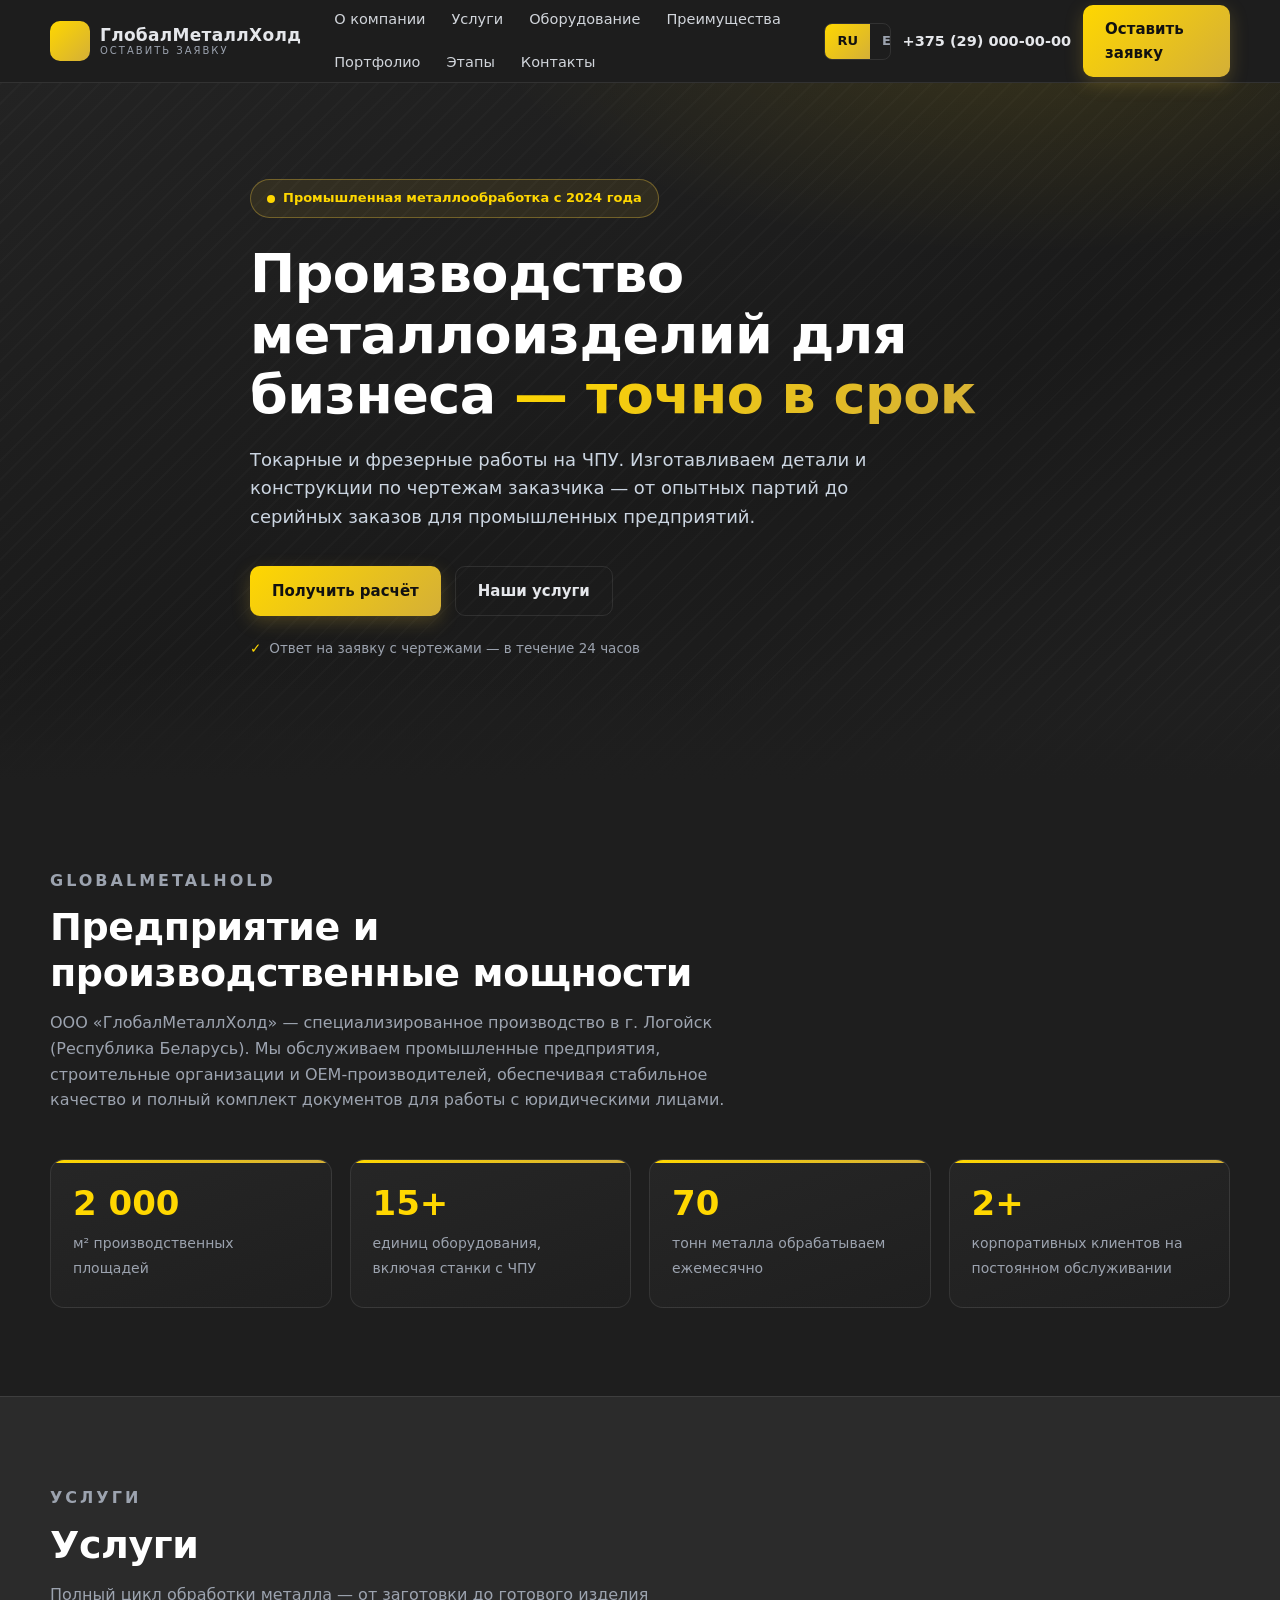
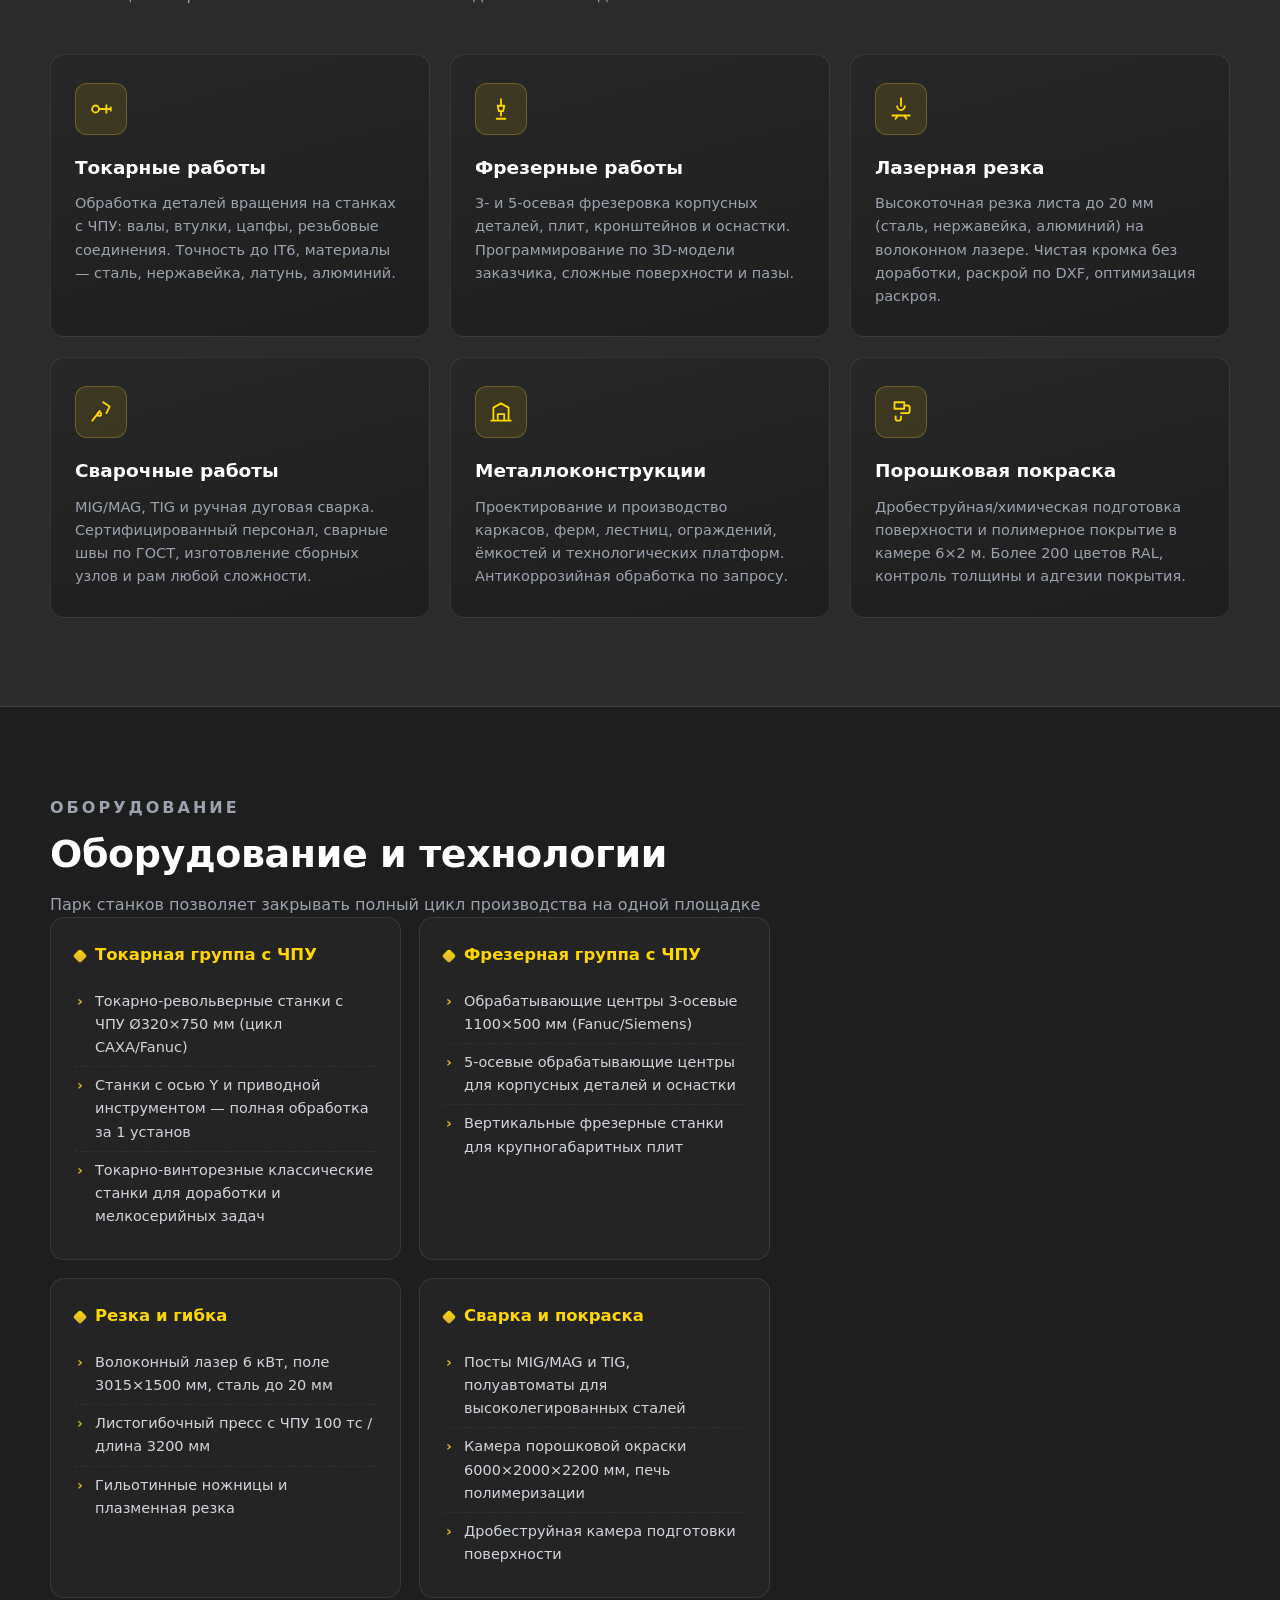
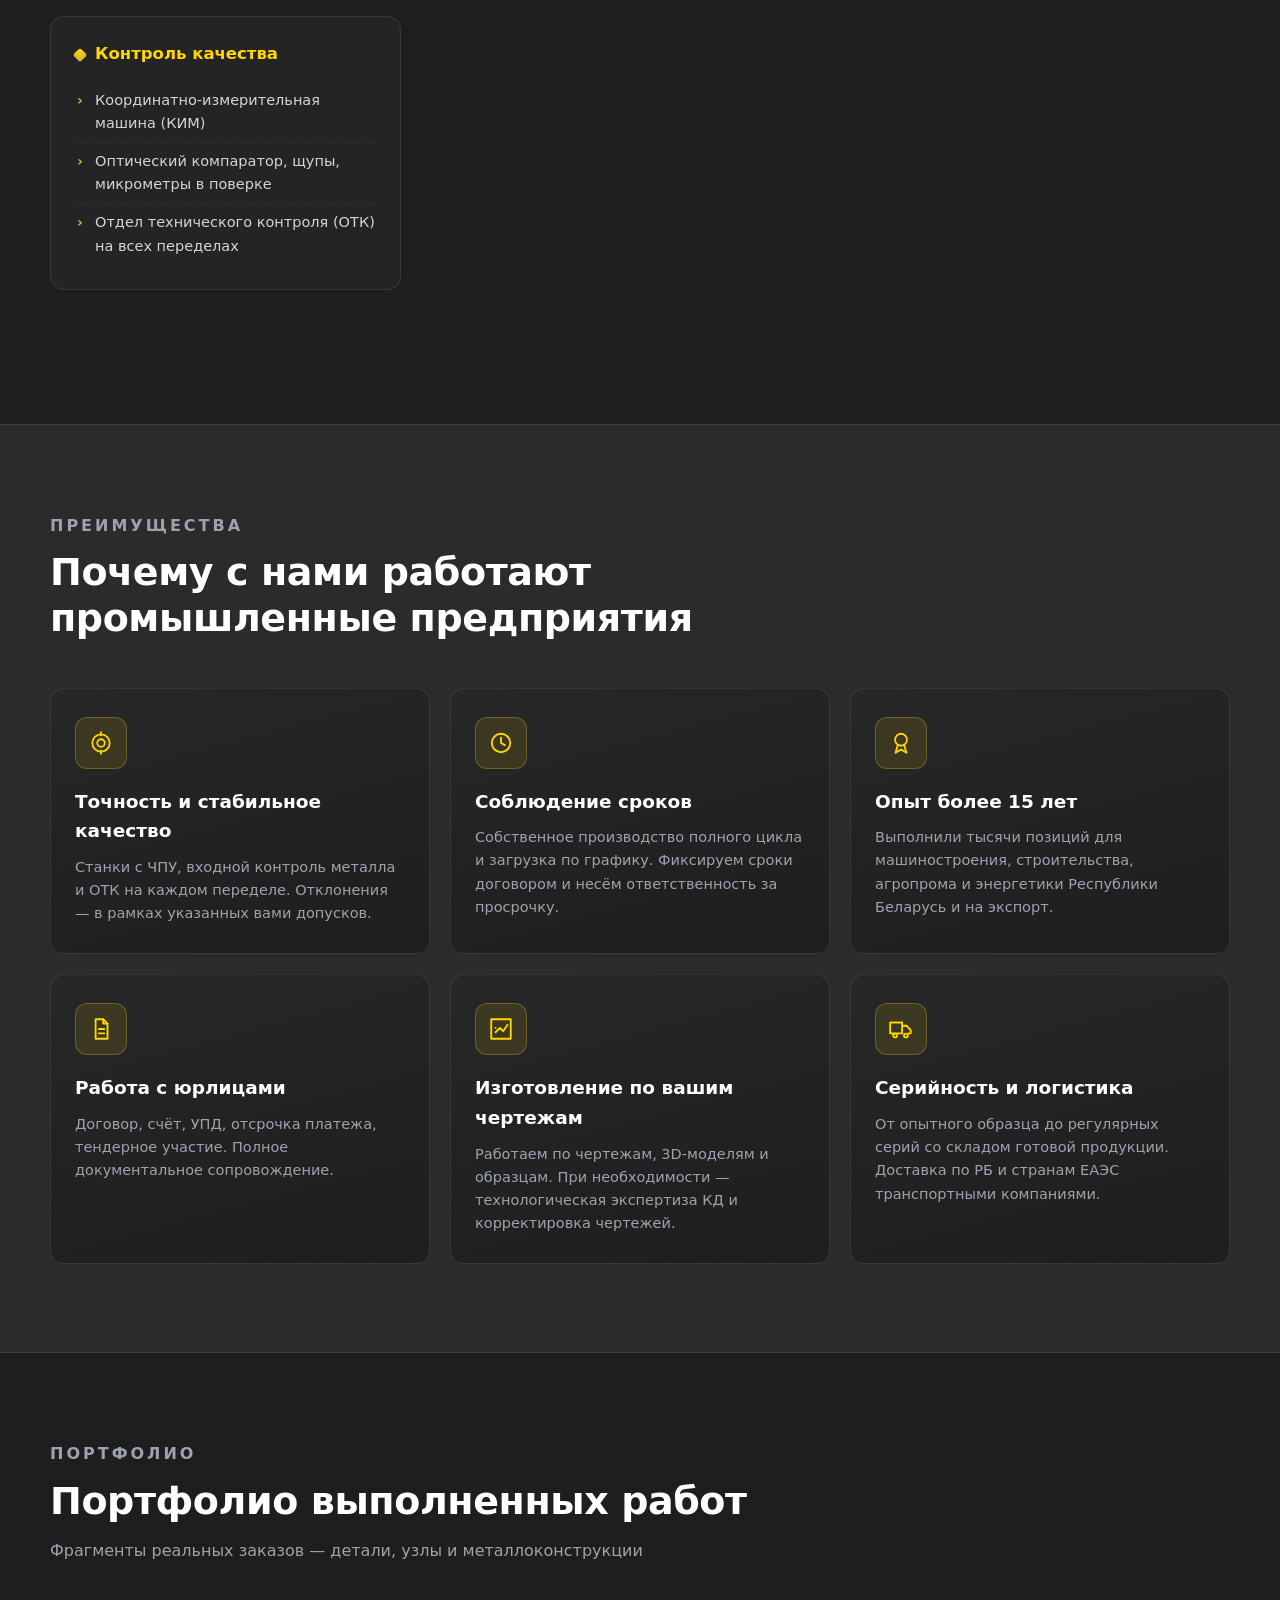
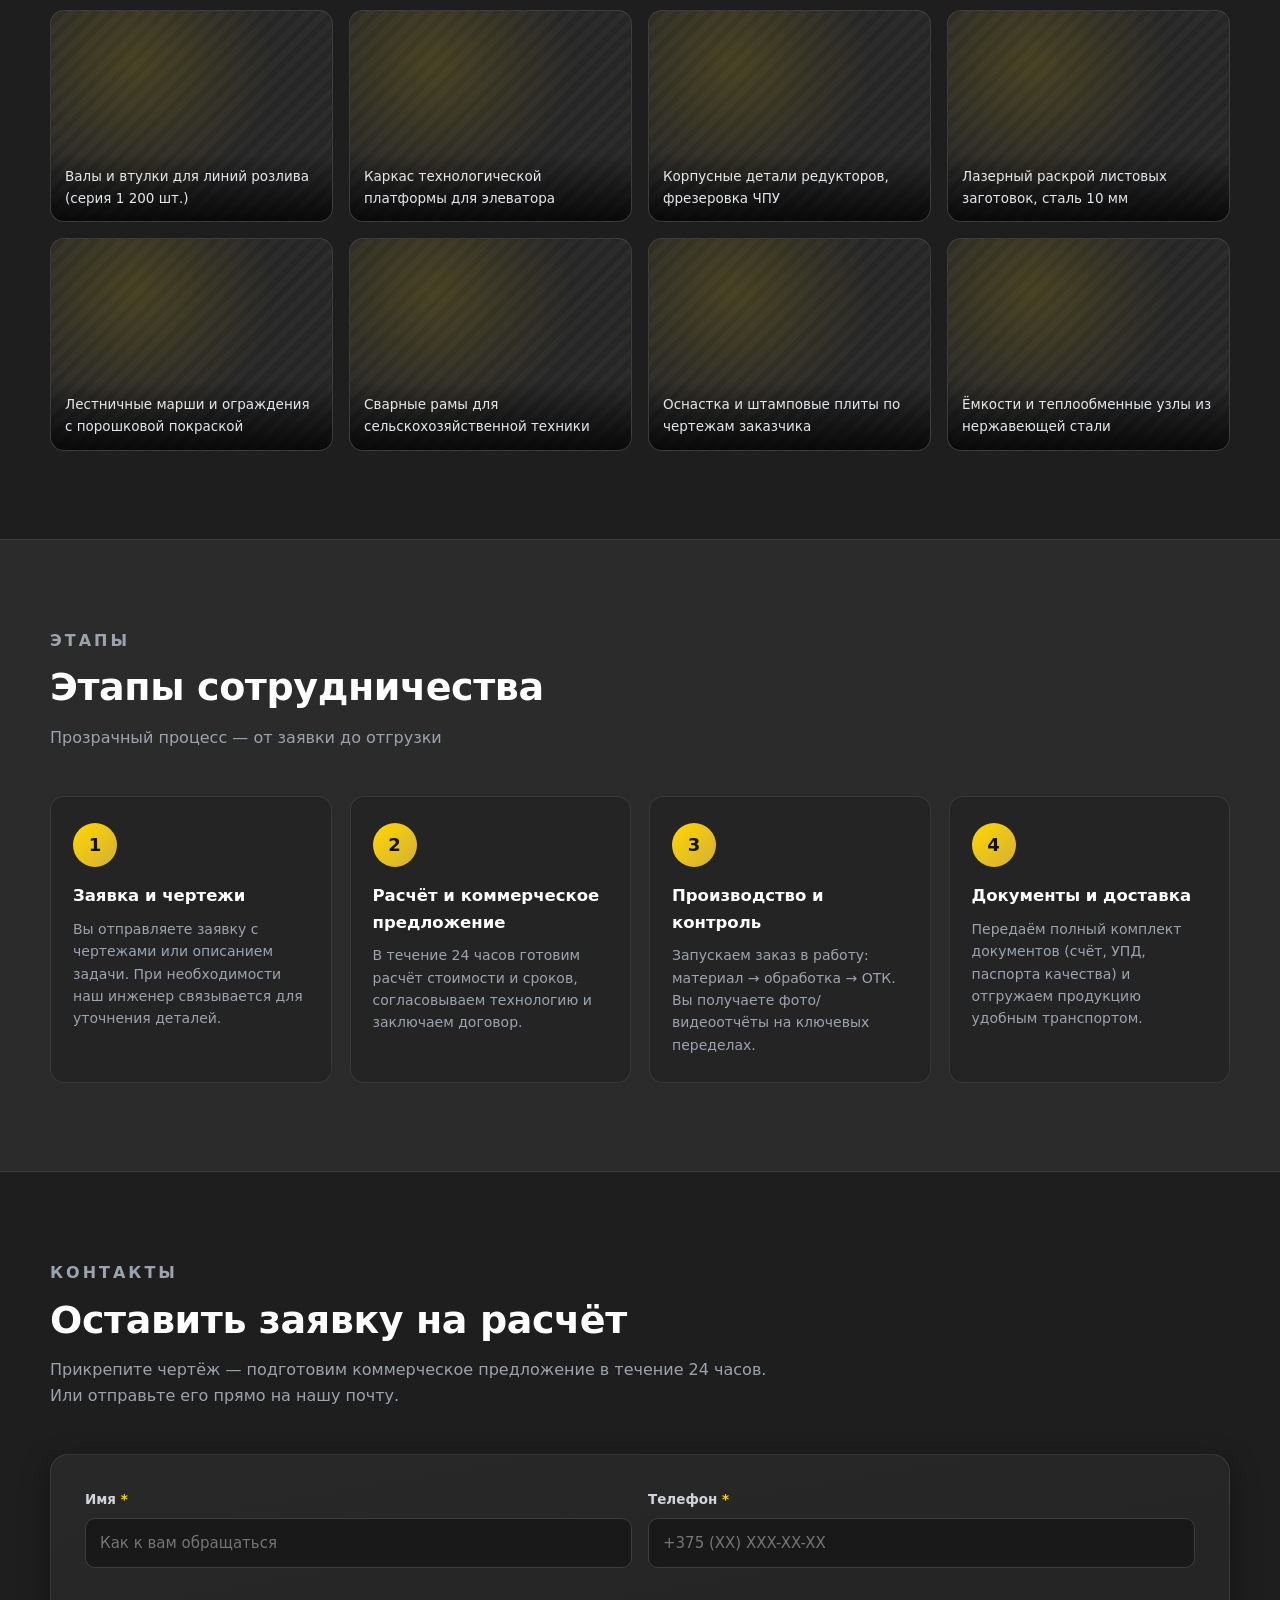
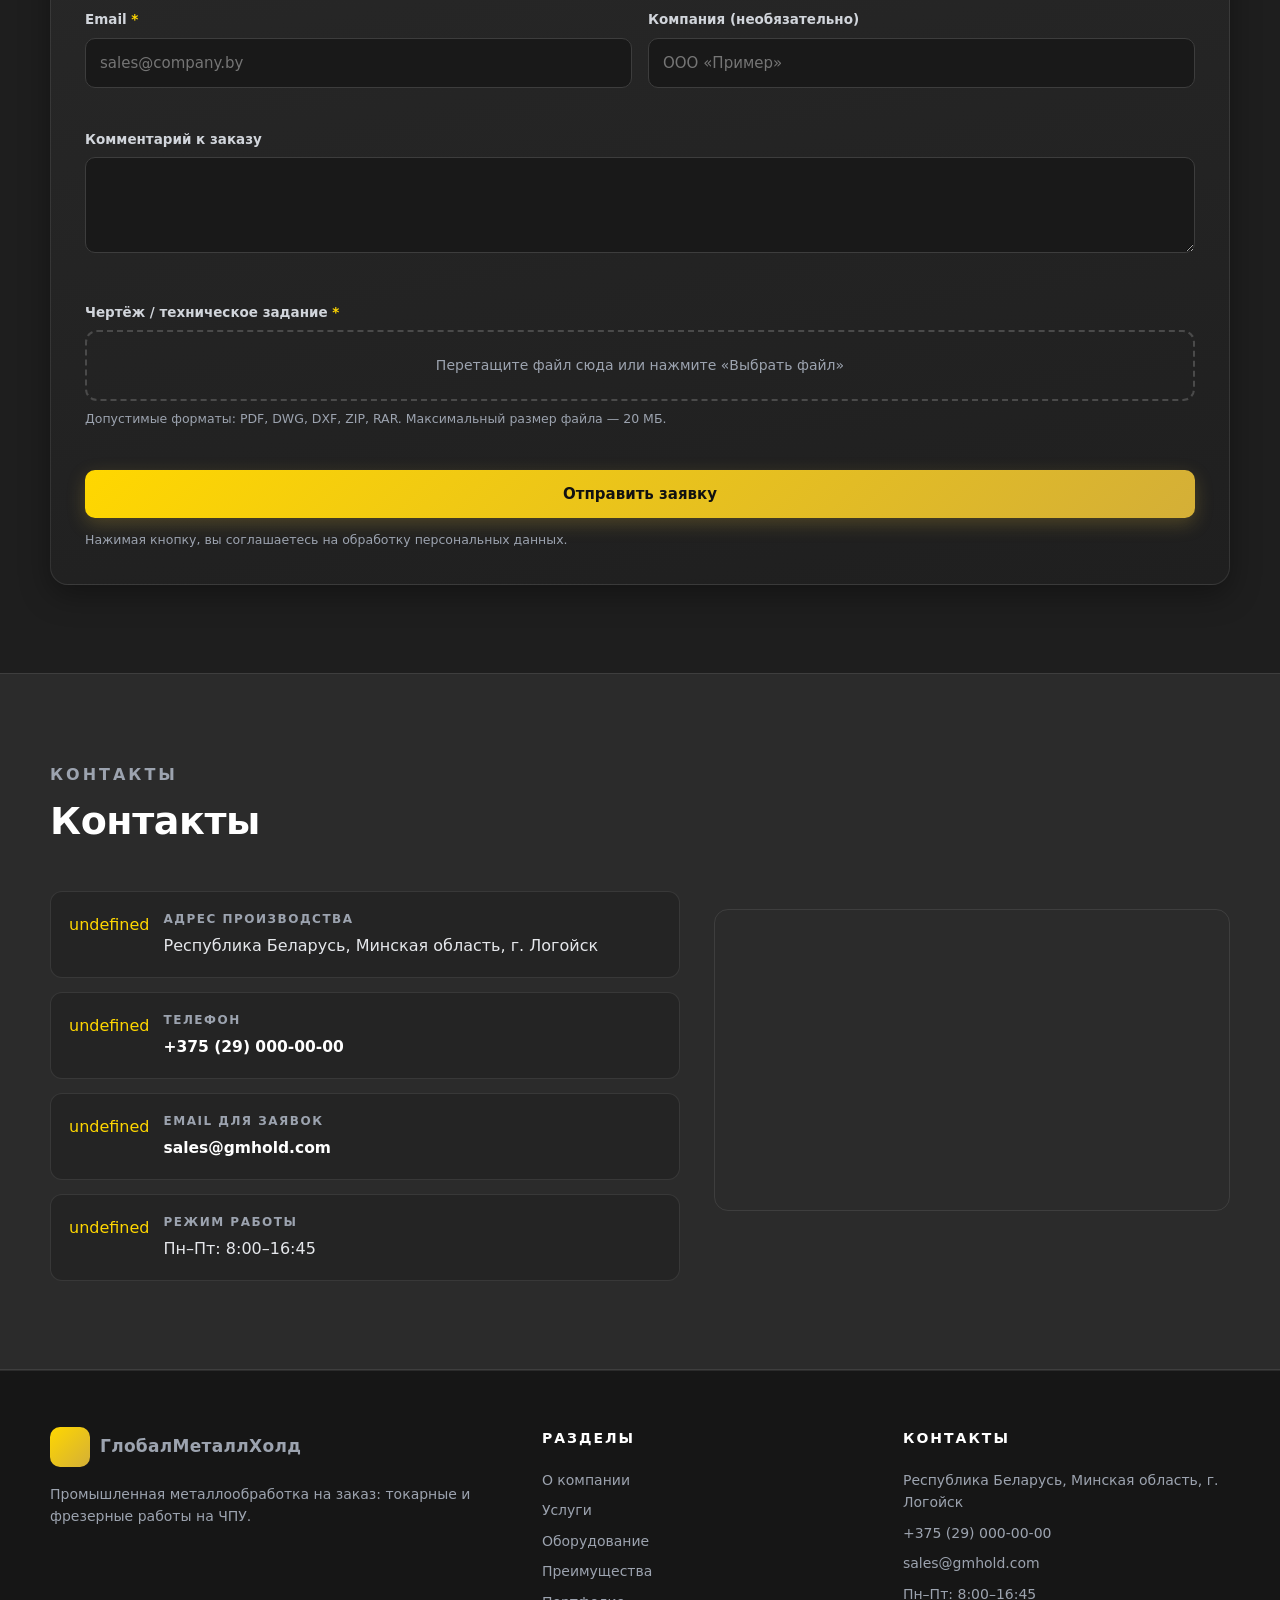
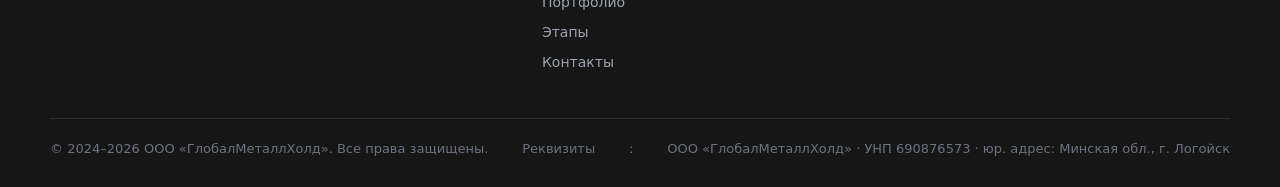
==== index.html @ 79fcbffa "first commit" ====
<!DOCTYPE html>
<html lang="ru">
<head>
  <meta charset="UTF-8">
  <meta name="viewport" content="width=device-width, initial-scale=1.0">
  <title>ГлобалМеталлХолд — металлообработка на заказ в Логойске | Токарные, фрезерные работы, лазерная резка</title>
  <meta name="description" content="ООО «ГлобалМеталлХолд» — промышленная металлообработка для бизнеса: токарные и фрезерные работы. Работаем с юрлицами по всей РБ и на экспорт. г. Логойск.">
  <meta name="keywords" content="металлообработка, токарные работы ЧПУ, Логойск, Беларусь, B2B">
  <link rel="canonical" href="https://gmhold.com/"> <!-- TODO: реальный домен -->
  <link rel="alternate" hreflang="ru" href="https://gmhold.com/">
  <link rel="alternate" hreflang="en" href="https://gmhold.com/">
  <link rel="alternate" hreflang="x-default" href="https://gmhold.com/">
  <meta property="og:type" content="website">
  <meta property="og:site_name" content="ГлобалМеталлХолд">
  <meta property="og:title" content="ГлобалМеталлХолд — промышленная металлообработка на заказ">
  <meta property="og:description" content="Токарные и фрезерные работы на ЧПУ. Производство в Логойске, работа по всей РБ и на экспорт.">
  <meta property="og:url" content="https://gmhold.com/">
  <!-- TODO: реальная фотография производства вместо плейсхолдера -->
  <meta property="og:image" content="https://gmhold.com/og-cover.jpg">
  <meta name="twitter:card" content="summary_large_image">
  <meta name="theme-color" content="#1e1e1e">
  <link rel="icon" type="image/svg+xml" href="favicon.svg">
  <link rel="stylesheet" href="style.css">
  <script type="application/ld+json">
  {
    "@context": "https://schema.org",
    "@type": "Organization",
    "name": "ООО «ГлобалМеталлХолд»",
    "alternateName": "GlobalMetalHold LLC",
    "description": "Промышленная металлообработка на заказ: токарные и фрезерные работы на ЧПУ.",
    "url": "https://gmhold.com/",
    "email": "sales@gmhold.com",
    "telephone": "+375-29-000-00-00",
    "foundingDate": "2024",
    "address": {
      "@type": "PostalAddress",
      "addressLocality": "Логойск",
      "addressRegion": "Минская область",
      "addressCountry": "BY"
    },
    "geo": { "@type": "GeoCoordinates", "latitude": 54.2419, "longitude": 27.8466 },
    "knowsAbout": ["токарные работы с ЧПУ", "фрезерные работы", "лазерная резка металла", "сварочные работы", "металлоконструкции", "порошковая покраска"]
  }
  </script>
</head>
<body>
  <a class="skip-link" href="#main" id="skip-link">Перейти к основному содержимому</a>

  <header class="site-header">
    <div class="container header-inner">
      <a class="logo" href="#" aria-label="ГлобалМеталлХолд — на главную">
        <span class="logo-icon" id="logo-icon"></span>
        <span class="logo-text">ГлобалМеталлХолд<small data-i18n="nav.cta">металлообработка</small></span>
      </a>
      <nav class="main-nav" id="nav" aria-label="Основная навигация">
        <a href="#about" data-i18n="nav.about">О компании</a>
        <a href="#services" data-i18n="nav.services">Услуги</a>
        <a href="#equipment" data-i18n="nav.equipment">Оборудование</a>
        <a href="#advantages" data-i18n="nav.advantages">Преимущества</a>
        <a href="#portfolio" data-i18n="nav.portfolio">Портфолио</a>
        <a href="#process" data-i18n="nav.process">Этапы</a>
        <a href="#contacts" data-i18n="nav.contact">Контакты</a>
      </nav>
      <div class="header-actions">
        <div class="lang-switch" role="group" aria-label="Switch language / Переключить язык">
          <button type="button" data-lang="ru" aria-pressed="true">RU</button>
          <button type="button" data-lang="en" aria-pressed="false">EN</button>
        </div>
        <a class="header-phone" href="tel:+375290000000" data-i18n="nav.phone">+375 (29) 000-00-00</a>
        <a class="btn btn-gold" href="#lead-form" data-i18n="nav.cta">Оставить заявку</a>
      </div>
      <button class="burger" id="burger" type="button" aria-expanded="false" aria-controls="nav" aria-label="Меню">
        <span></span><span></span><span></span>
      </button>
    </div>
  </header>

  <main id="main">
    <section class="hero" id="hero" aria-label="Главный экран"></section>
    <section class="section" id="about" aria-labelledby="about"></section>
    <section class="section section-alt" id="services" aria-label="Услуги"></section>
    <section class="section" id="equipment" aria-label="Оборудование"></section>
    <section class="section section-alt" id="advantages" aria-label="Преимущества"></section>
    <section class="section" id="portfolio" aria-label="Портфолио"></section>
    <section class="section section-alt" id="process" aria-label="Этапы сотрудничества"></section>
    <section class="section" id="lead-form" aria-label="Форма заявки"></section>
    <section class="section section-alt" id="contacts" aria-label="Контакты"></section>
  </main>

  <footer class="site-footer">
    <div class="container">
      <div class="footer-grid">
        <div>
          <a class="logo" href="#" style="margin-bottom:16px">
            <span class="logo-icon" id="logo-icon-f"></span>
            <span class="logo-text">ГлобалМеталлХолд</span>
          </a>
          <p id="footer-about"></p>
        </div>
        <div>
          <h4 data-i18n="footer.sectionsTitle">Разделы</h4>
          <ul id="footer-nav"></ul>
        </div>
        <div>
          <h4 data-i18n="footer.contactsTitle">Контакты</h4>
          <ul>
            <li data-i18n="contacts.address">Республика Беларусь, Минская область, г. Логойск</li>
            <li><a href="tel:+375290000000" data-i18n="nav.phone">+375 (29) 000-00-00</a></li>
            <li><a href="mailto:sales@gmhold.com">sales@gmhold.com</a></li>
            <li data-i18n="contacts.hours">Пн–Пт: 8:00–16:45</li>
          </ul>
        </div>
      </div>
      <div class="footer-bottom">
        <span id="footer-rights"></span>
        <span data-i18n="footer.requisitesTitle">Реквизиты</span>: <span id="footer-requisites"></span>
      </div>
    </div>
  </footer>

  <script src="i18n.js"></script>
  <script src="app.js"></script>
</body>
</html>
---- style.css ----
/* ГлобалМеталлХолд — индустриальный стиль: графит + жёлто-золотой акцент */
:root {
  --graphite: #1e1e1e;
  --graphite-2: #2b2b2b;
  --graphite-3: #3a3a3a;
  --gold: #ffd700;
  --gold-deep: #d4af37;
  --white: #ffffff;
  --gray: #9ca3af;
  --line: rgba(255, 255, 255, 0.09);
  --grad-gold: linear-gradient(135deg, var(--gold) 0%, var(--gold-deep) 100%);
  --shadow: 0 10px 30px rgba(0, 0, 0, 0.35);
  --radius: 14px;
}

* { box-sizing: border-box; margin: 0; padding: 0; }
html { scroll-behavior: smooth; scroll-padding-top: 84px; }
body {
  font-family: "Segoe UI", system-ui, -apple-system, Roboto, Arial, sans-serif;
  background: var(--graphite);
  color: #e5e7eb;
  line-height: 1.6;
  -webkit-font-smoothing: antialiased;
}
img, svg { display: block; max-width: 100%; }
a { color: inherit; text-decoration: none; }
ul { list-style: none; }
button, input, textarea, select { font: inherit; color: inherit; }

.container { width: min(1180px, 100% - 40px); margin-inline: auto; }
@media (max-width: 480px) { .container { width: calc(100% - 28px); } }

/* Skip link (a11y) */
.skip-link {
  position: absolute; left: -9999px; top: 0; z-index: 100;
  background: var(--gold); color: #000; padding: 10px 18px; border-radius: 0 0 8px 0;
}
.skip-link:focus { left: 0; }

:focus-visible { outline: 2px solid var(--gold); outline-offset: 3px; border-radius: 4px; }

/* ---------- Header ---------- */
.site-header {
  position: sticky; top: 0; z-index: 50;
  background: rgba(30, 30, 30, 0.92);
  backdrop-filter: blur(10px);
  border-bottom: 1px solid var(--line);
}
.header-inner { display: flex; align-items: center; gap: 22px; min-height: 72px; }
.logo { display: flex; align-items: center; gap: 10px; font-weight: 800; letter-spacing: 0.3px; }
.logo-icon {
  width: 40px; height: 40px; border-radius: 10px; display: grid; place-items: center;
  background: var(--grad-gold); color: #111; flex-shrink: 0;
}
.logo-text { font-size: 17px; line-height: 1.15; white-space: nowrap; }
.logo-text small { display: block; font-size: 10px; font-weight: 500; color: var(--gray); letter-spacing: 2px; text-transform: uppercase; }

.main-nav { display: flex; gap: 4px; margin-left: auto; flex-wrap: wrap; }
.main-nav a {
  padding: 8px 11px; border-radius: 8px; font-size: 14.5px; color: #d1d5db;
  transition: color .2s, background .2s;
}
.main-nav a:hover { color: var(--gold); background: rgba(255, 215, 0, 0.08); }

.header-actions { display: flex; align-items: center; gap: 12px; }
.lang-switch { display: flex; border: 1px solid var(--line); border-radius: 8px; overflow: hidden; }
.lang-switch button {
  background: transparent; border: 0; padding: 7px 12px; cursor: pointer;
  font-size: 13px; font-weight: 700; color: var(--gray); transition: all .2s;
}
.lang-switch button[aria-pressed="true"] { background: var(--grad-gold); color: #111; }

.header-phone { font-size: 14.5px; font-weight: 700; color: #e5e7eb; white-space: nowrap; }
.header-phone:hover { color: var(--gold); }

.btn {
  display: inline-flex; align-items: center; justify-content: center; gap: 8px;
  padding: 12px 22px; border-radius: 10px; border: 0; cursor: pointer;
  font-weight: 700; font-size: 15px; transition: transform .15s, box-shadow .2s, filter .2s;
}
.btn-gold { background: var(--grad-gold); color: #111; box-shadow: 0 6px 18px rgba(212, 175, 55, 0.25); }
.btn-gold:hover { transform: translateY(-2px); box-shadow: 0 10px 24px rgba(212, 175, 55, 0.35); }
.btn-ghost { background: transparent; color: #e5e7eb; border: 1px solid var(--line); }
.btn-ghost:hover { border-color: var(--gold); color: var(--gold); }
.btn:disabled { opacity: .6; cursor: wait; transform: none; }

.burger { display: none; background: transparent; border: 1px solid var(--line); border-radius: 8px; width: 44px; height: 44px; cursor: pointer; }
.burger span { display: block; width: 20px; height: 2px; background: var(--gold); margin: 4px auto; border-radius: 2px; }

@media (max-width: 1024px) {
  .main-nav { display: none; position: absolute; top: 100%; left: 0; right: 0; flex-direction: column; background: var(--graphite-2); padding: 12px 20px; border-bottom: 1px solid var(--line); }
  .main-nav.open { display: flex; }
  .burger { display: block; margin-left: auto; order: 5; }
  .header-phone { display: none; }
}
@media (max-width: 560px) {
  .header-actions .btn { display: none; }
  .logo-text { font-size: 15px; }
}

/* ---------- Hero ---------- */
.hero {
  position: relative; overflow: hidden;
  background:
    radial-gradient(900px 400px at 80% -10%, rgba(255, 215, 0, 0.12), transparent 60%),
    repeating-linear-gradient(135deg, rgba(255,255,255,0.02) 0 2px, transparent 2px 14px),
    linear-gradient(160deg, #232323 0%, #1a1a1a 55%, #202020 100%);
  /* TODO: заменить на реальное фото производства:
     background-image: url('images/hero.jpg'); background-size: cover; */
}
.hero::after {
  content: ""; position: absolute; inset: auto 0 0 0; height: 120px;
  background: linear-gradient(transparent, var(--graphite));
}
.hero-inner { position: relative; z-index: 1; padding: 96px 0 120px; max-width: 780px; }
.badge {
  display: inline-flex; align-items: center; gap: 8px; padding: 8px 16px; border-radius: 999px;
  border: 1px solid rgba(212, 175, 55, 0.4); background: rgba(212, 175, 55, 0.1);
  color: var(--gold); font-size: 13px; font-weight: 600; margin-bottom: 26px;
}
.badge::before { content: ""; width: 8px; height: 8px; border-radius: 50%; background: var(--gold); }
h1 {
  font-size: clamp(30px, 5.2vw, 54px); line-height: 1.12; font-weight: 800; color: var(--white);
  letter-spacing: -0.5px; margin-bottom: 20px;
}
h1 em { font-style: normal; background: var(--grad-gold); -webkit-background-clip: text; background-clip: text; color: transparent; }
.hero p.sub { font-size: clamp(15px, 2vw, 18px); color: #cbd5e1; margin-bottom: 34px; max-width: 640px; }
.hero-cta { display: flex; gap: 14px; flex-wrap: wrap; }
.hero-note { margin-top: 22px; font-size: 13.5px; color: var(--gray); display: flex; align-items: center; gap: 8px; }
.hero-note::before { content: "✓"; color: var(--gold); font-weight: 800; }
@media (max-width: 640px) { .hero-inner { padding: 64px 0 90px; } }

/* ---------- Sections ---------- */
.section { padding: 88px 0; }
.section-alt { background: var(--graphite-2); border-block: 1px solid var(--line); }
.section-head { max-width: 720px; margin-bottom: 46px; }
.kicker { color: var(--gold-deep); font-size: 12.5px; font-weight: 800; letter-spacing: 3px; text-transform: uppercase; margin-bottom: 12px; }
h2 { font-size: clamp(24px, 3.6vw, 38px); color: var(--white); line-height: 1.2; margin-bottom: 14px; letter-spacing: -0.4px; }
.section-head p { color: var(--gray); font-size: 16px; }
@media (max-width: 640px) { .section { padding: 60px 0; } }

/* Reveal animation */
.reveal { opacity: 0; transform: translateY(26px); transition: opacity .7s ease, transform .7s ease; }
.reveal.visible { opacity: 1; transform: none; }
@media (prefers-reduced-motion: reduce) {
  html { scroll-behavior: auto; }
  .reveal { opacity: 1; transform: none; transition: none; }
}

/* ---------- Stats / About ---------- */
.stats-grid { display: grid; grid-template-columns: repeat(4, 1fr); gap: 18px; margin-top: 36px; }
.stat {
  background: linear-gradient(160deg, #262626, #1f1f1f); border: 1px solid var(--line);
  border-radius: var(--radius); padding: 26px 22px; position: relative; overflow: hidden;
}
.stat::before { content: ""; position: absolute; top: 0; left: 0; right: 0; height: 3px; background: var(--grad-gold); }
.stat b { display: block; font-size: 34px; font-weight: 800; color: var(--gold); line-height: 1; margin-bottom: 10px; }
.stat span { font-size: 14px; color: var(--gray); }
@media (max-width: 900px) { .stats-grid { grid-template-columns: repeat(2, 1fr); } }
@media (max-width: 420px) { .stats-grid { grid-template-columns: 1fr; } }

/* ---------- Cards (services / advantages) ---------- */
.cards { display: grid; grid-template-columns: repeat(3, 1fr); gap: 20px; }
@media (max-width: 980px) { .cards { grid-template-columns: repeat(2, 1fr); } }
@media (max-width: 620px) { .cards { grid-template-columns: 1fr; } }
.card {
  background: linear-gradient(165deg, #272727 0%, #1e1e1e 100%);
  border: 1px solid var(--line); border-radius: var(--radius); padding: 28px 24px;
  transition: transform .25s, border-color .25s, box-shadow .25s;
}
.card:hover { transform: translateY(-5px); border-color: rgba(212, 175, 55, 0.5); box-shadow: var(--shadow); }
.card-icon {
  width: 52px; height: 52px; border-radius: 12px; display: grid; place-items: center;
  background: rgba(255, 215, 0, 0.1); border: 1px solid rgba(212, 175, 55, 0.35);
  color: var(--gold); margin-bottom: 18px;
}
.card h3 { color: var(--white); font-size: 18.5px; margin-bottom: 10px; }
.card p { color: var(--gray); font-size: 14.5px; }

/* ---------- Equipment ---------- */
.equip-grid { display: grid; grid-template-columns: repeat(2, 1fr); gap: 18px; }
@media (max-width: 800px) { .equip-grid { grid-template-columns: 1fr; } }
.equip-group { background: #242424; border: 1px solid var(--line); border-radius: var(--radius); padding: 24px; }
.equip-group h3 { display: flex; align-items: center; gap: 10px; color: var(--gold); font-size: 16.5px; margin-bottom: 14px; }
.equip-group h3::before { content: ""; width: 10px; height: 10px; background: var(--grad-gold); border-radius: 2px; transform: rotate(45deg); flex-shrink: 0; }
.equip-group li { padding: 7px 0 7px 20px; position: relative; color: #d1d5db; font-size: 14.5px; border-bottom: 1px dashed rgba(255,255,255,0.06); }
.equip-group li:last-child { border-bottom: 0; }
.equip-group li::before { content: "›"; position: absolute; left: 2px; color: var(--gold-deep); font-weight: 800; }

/* ---------- Portfolio ---------- */
.gallery { display: grid; grid-template-columns: repeat(4, 1fr); gap: 16px; }
@media (max-width: 980px) { .gallery { grid-template-columns: repeat(2, 1fr); } }
@media (max-width: 520px) { .gallery { grid-template-columns: 1fr; } }
.shot {
  aspect-ratio: 4/3; border-radius: var(--radius); overflow: hidden; position: relative;
  background: repeating-linear-gradient(135deg, #2c2c2c 0 6px, #262626 6px 12px);
  border: 1px solid var(--line); display: flex; align-items: flex-end;
  transition: transform .25s, box-shadow .25s;
}
.shot:hover { transform: scale(1.02); box-shadow: var(--shadow); }
.shot::before { content: ""; position: absolute; inset: 0; background: radial-gradient(circle at 30% 25%, rgba(255,215,0,0.14), transparent 55%); }
.shot figcaption { position: relative; z-index: 1; width: 100%; padding: 12px 14px; font-size: 13.5px; color: #e5e7eb; background: linear-gradient(transparent, rgba(0,0,0,0.78)); }
/* TODO: вставьте реальные фото: .shot { background-image: url(...) } и очистите стили-плейсхолдеры */

/* ---------- Process ---------- */
.steps { display: grid; grid-template-columns: repeat(4, 1fr); gap: 18px; counter-reset: step; }
@media (max-width: 980px) { .steps { grid-template-columns: repeat(2, 1fr); } }
@media (max-width: 560px) { .steps { grid-template-columns: 1fr; } }
.step { background: #242424; border: 1px solid var(--line); border-radius: var(--radius); padding: 26px 22px; position: relative; }
.step-num {
  width: 44px; height: 44px; border-radius: 50%; background: var(--grad-gold); color: #111;
  display: grid; place-items: center; font-weight: 800; font-size: 18px; margin-bottom: 16px;
}
.step h3 { color: var(--white); font-size: 16.5px; margin-bottom: 8px; }
.step p { color: var(--gray); font-size: 14px; }

/* ---------- Lead form ---------- */
.form-wrap { display: grid; grid-template-columns: 1.1fr 0.9fr; gap: 34px; align-items: start; }
@media (max-width: 900px) { .form-wrap { grid-template-columns: 1fr; } }
.lead-form { background: linear-gradient(170deg, #282828, #1f1f1f); border: 1px solid var(--line); border-radius: 18px; padding: 34px; box-shadow: var(--shadow); }
@media (max-width: 560px) { .lead-form { padding: 22px; } }
.field { margin-bottom: 18px; }
.field label { display: block; font-size: 13.5px; font-weight: 700; color: #d1d5db; margin-bottom: 7px; }
.req::after { content: " *"; color: var(--gold); }
.field input[type="text"], .field input[type="tel"], .field input[type="email"], .field textarea {
  width: 100%; background: #191919; border: 1px solid #3d3d3d; border-radius: 10px;
  padding: 12px 14px; font-size: 15px; color: var(--white); transition: border-color .2s, box-shadow .2s;
}
.field textarea { min-height: 96px; resize: vertical; }
.field input:focus, .field textarea:focus { outline: none; border-color: var(--gold-deep); box-shadow: 0 0 0 3px rgba(255,215,0,0.12); }
.field input.invalid, .field textarea.invalid { border-color: #ef4444; }
.err-msg { display: block; min-height: 18px; margin-top: 5px; font-size: 12.5px; color: #f87171; }
.row-2 { display: grid; grid-template-columns: 1fr 1fr; gap: 16px; }
@media (max-width: 560px) { .row-2 { grid-template-columns: 1fr; } }

.dropzone {
  border: 2px dashed #4a4a4a; border-radius: 12px; padding: 22px; text-align: center;
  cursor: pointer; transition: border-color .2s, background .2s; color: var(--gray); font-size: 14px;
}
.dropzone:hover, .dropzone.drag { border-color: var(--gold); background: rgba(255,215,0,0.05); color: #e5e7eb; }
.dropzone.has-file { border-style: solid; border-color: rgba(212,175,55,.6); background: rgba(212,175,55,.07); color: var(--white); }
.file-meta { display: flex; align-items: center; justify-content: center; gap: 12px; flex-wrap: wrap; }
.file-remove { background: transparent; border: 1px solid var(--line); color: var(--gray); border-radius: 8px; padding: 5px 12px; font-size: 12.5px; cursor: pointer; }
.file-remove:hover { color: #f87171; border-color: #f87171; }
.hint { font-size: 12.5px; color: var(--gray); margin-top: 8px; }
.consent { font-size: 12.5px; color: var(--gray); margin-top: 12px; }
.spinner { width: 16px; height: 16px; border: 2px solid rgba(0,0,0,.25); border-top-color: #111; border-radius: 50%; animation: spin .7s linear infinite; }
@keyframes spin { to { transform: rotate(360deg); } }

.form-success { text-align: center; padding: 30px 10px; }
.form-success .ok-icon { width: 64px; height: 64px; margin: 0 auto 18px; border-radius: 50%; background: var(--grad-gold); color: #111; display: grid; place-items: center; font-size: 30px; font-weight: 800; }
.form-success h3 { color: var(--white); font-size: 21px; margin-bottom: 10px; }
.form-success p { color: var(--gray); font-size: 14.5px; margin-bottom: 18px; }
.hidden { display: none !important; }

/* contacts aside */
.contact-list { display: grid; gap: 14px; }
.contact-item { display: flex; gap: 14px; background: #242424; border: 1px solid var(--line); border-radius: 12px; padding: 18px; }
.contact-item .ci-icon { color: var(--gold); flex-shrink: 0; margin-top: 2px; }
.contact-item b { display: block; font-size: 12px; text-transform: uppercase; letter-spacing: 1.5px; color: var(--gray); margin-bottom: 4px; }
.contact-item a, .contact-item span.val { color: var(--white); font-size: 15.5px; font-weight: 600; }
.contact-item a:hover { color: var(--gold); }
.map-frame { border: 1px solid var(--line); border-radius: 14px; overflow: hidden; margin-top: 18px; }
.map-frame iframe { width: 100%; height: 300px; border: 0; display: block; filter: grayscale(.4) contrast(1.05); }

/* ---------- Footer ---------- */
.site-footer { background: #161616; border-top: 1px solid var(--line); padding: 56px 0 28px; }
.footer-grid { display: grid; grid-template-columns: 1.4fr 1fr 1fr; gap: 34px; }
@media (max-width: 800px) { .footer-grid { grid-template-columns: 1fr; } }
.footer-grid h4 { color: var(--white); font-size: 14px; text-transform: uppercase; letter-spacing: 2px; margin-bottom: 16px; }
.footer-grid p, .footer-grid li, .footer-grid a { color: var(--gray); font-size: 14px; }
.footer-grid li { padding: 4px 0; }
.footer-grid a:hover { color: var(--gold); }
.footer-bottom { margin-top: 40px; padding-top: 20px; border-top: 1px solid var(--line); display: flex; justify-content: space-between; gap: 14px; flex-wrap: wrap; font-size: 13px; color: #6b7280; }
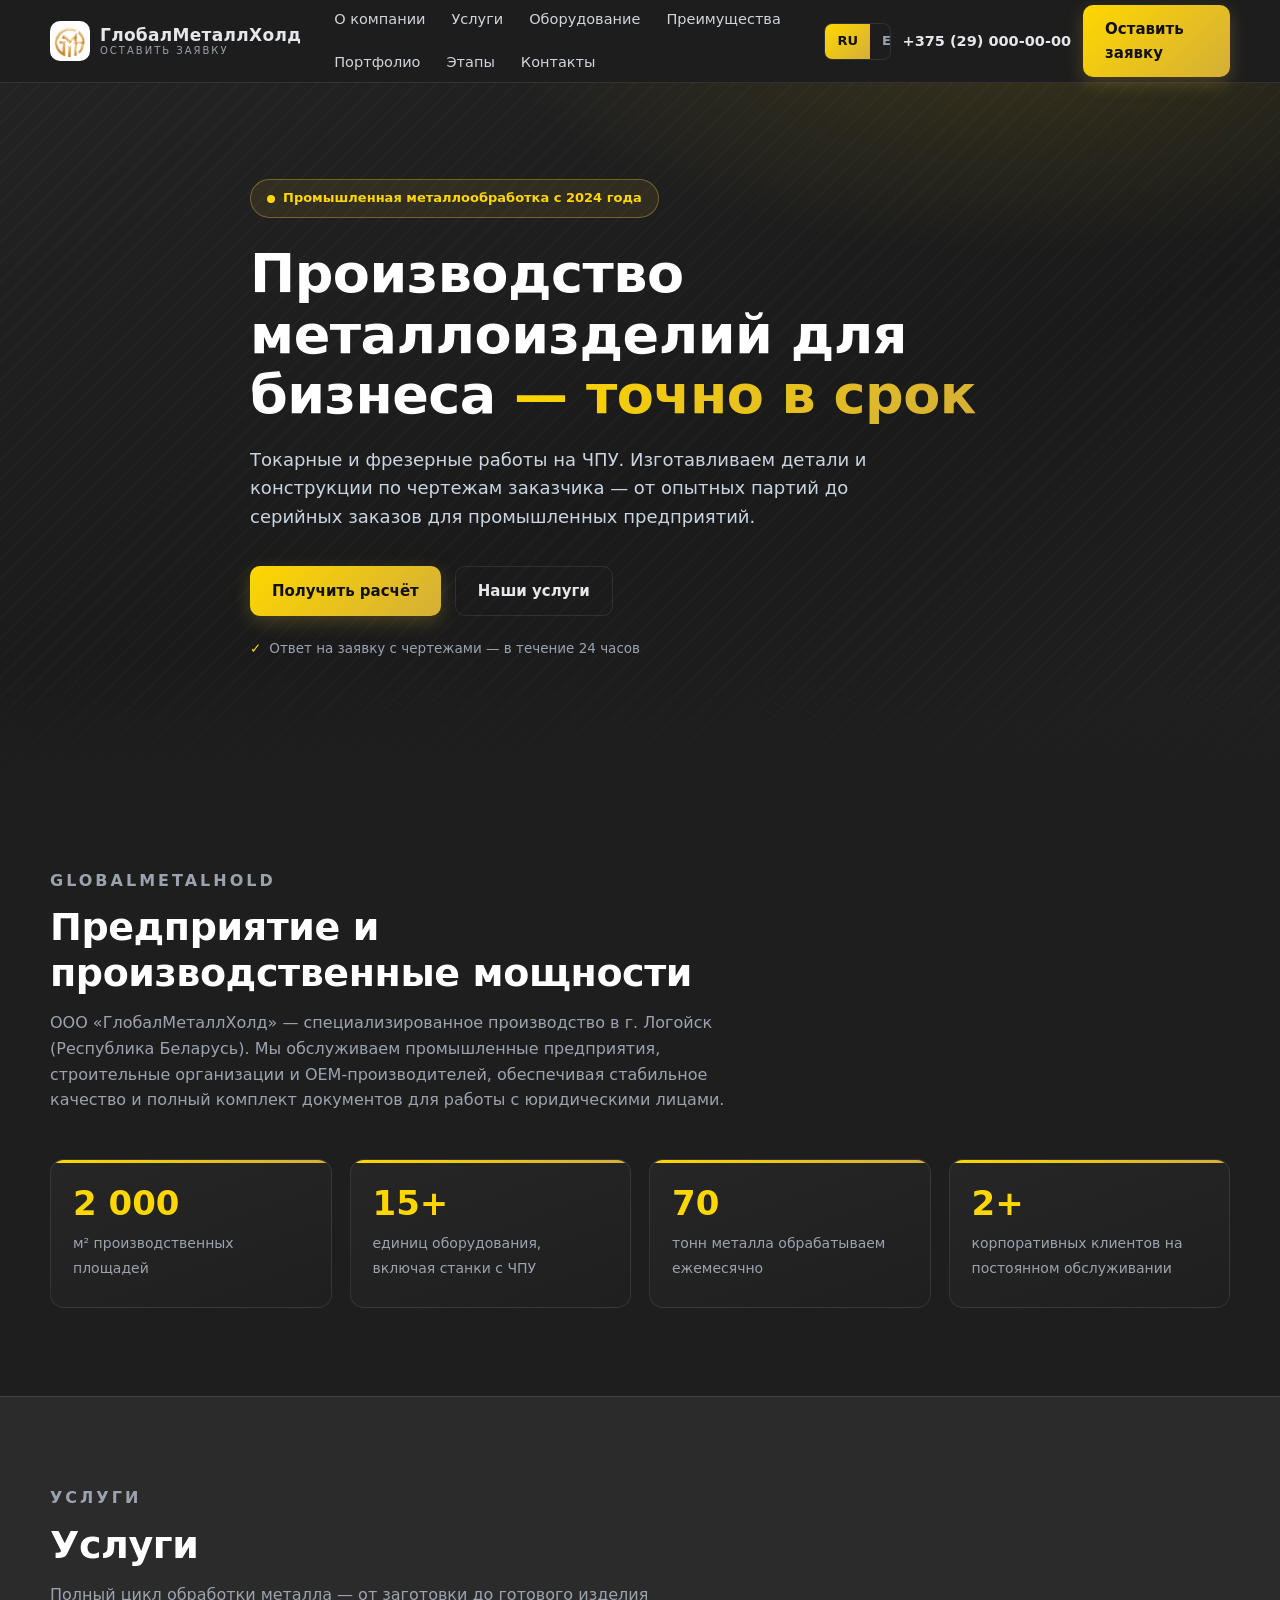
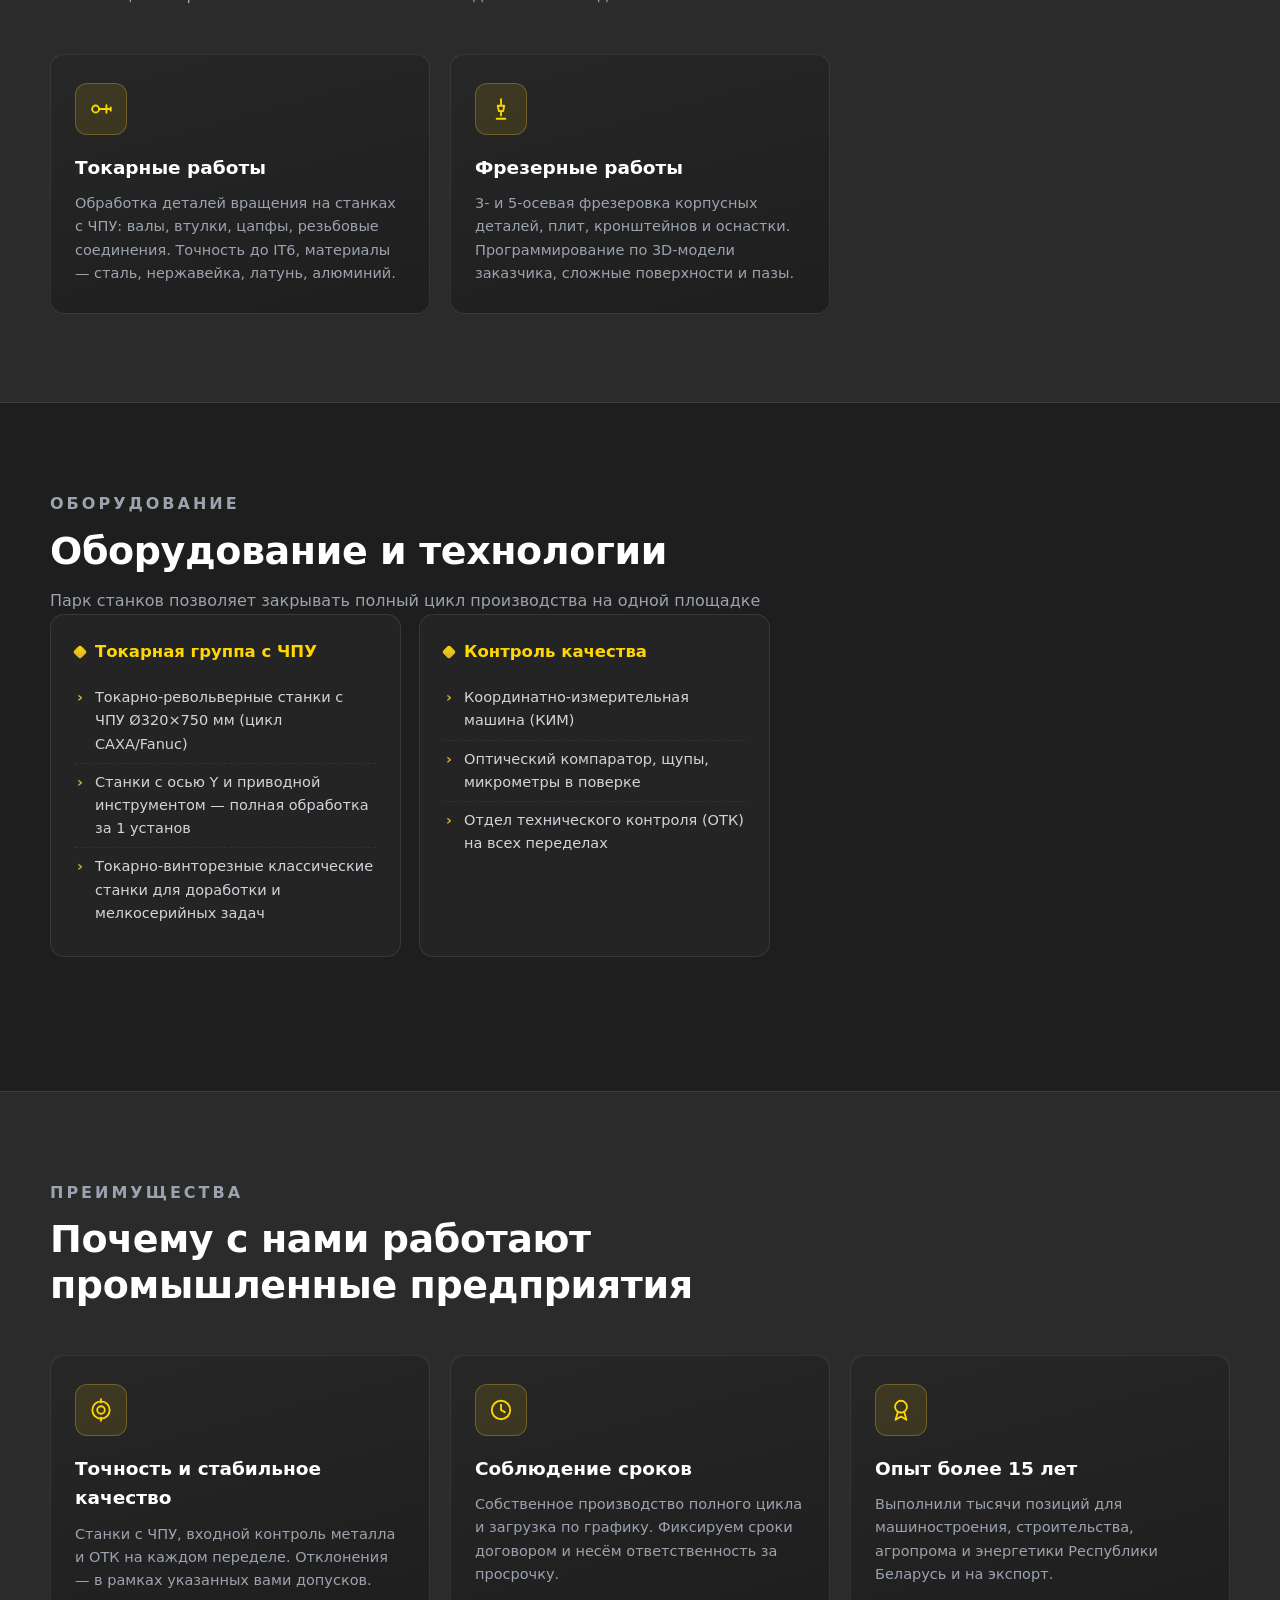
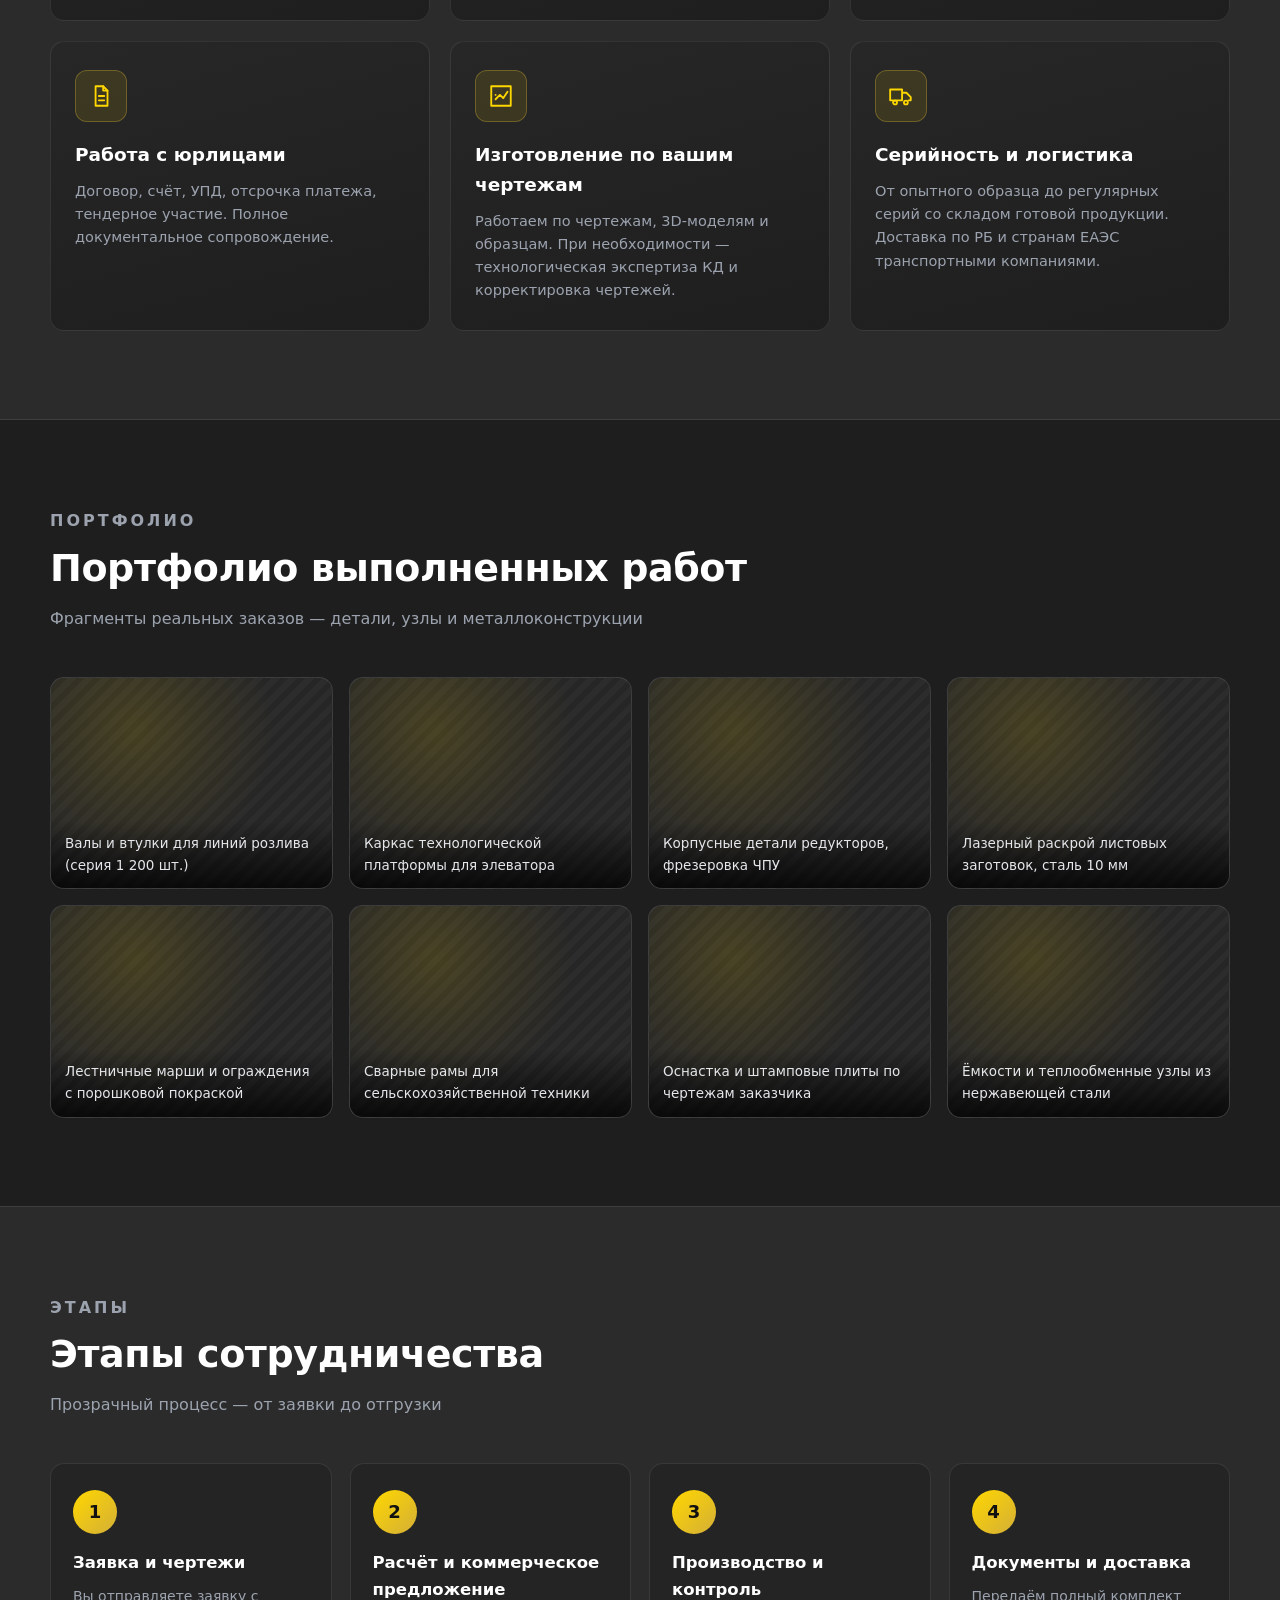
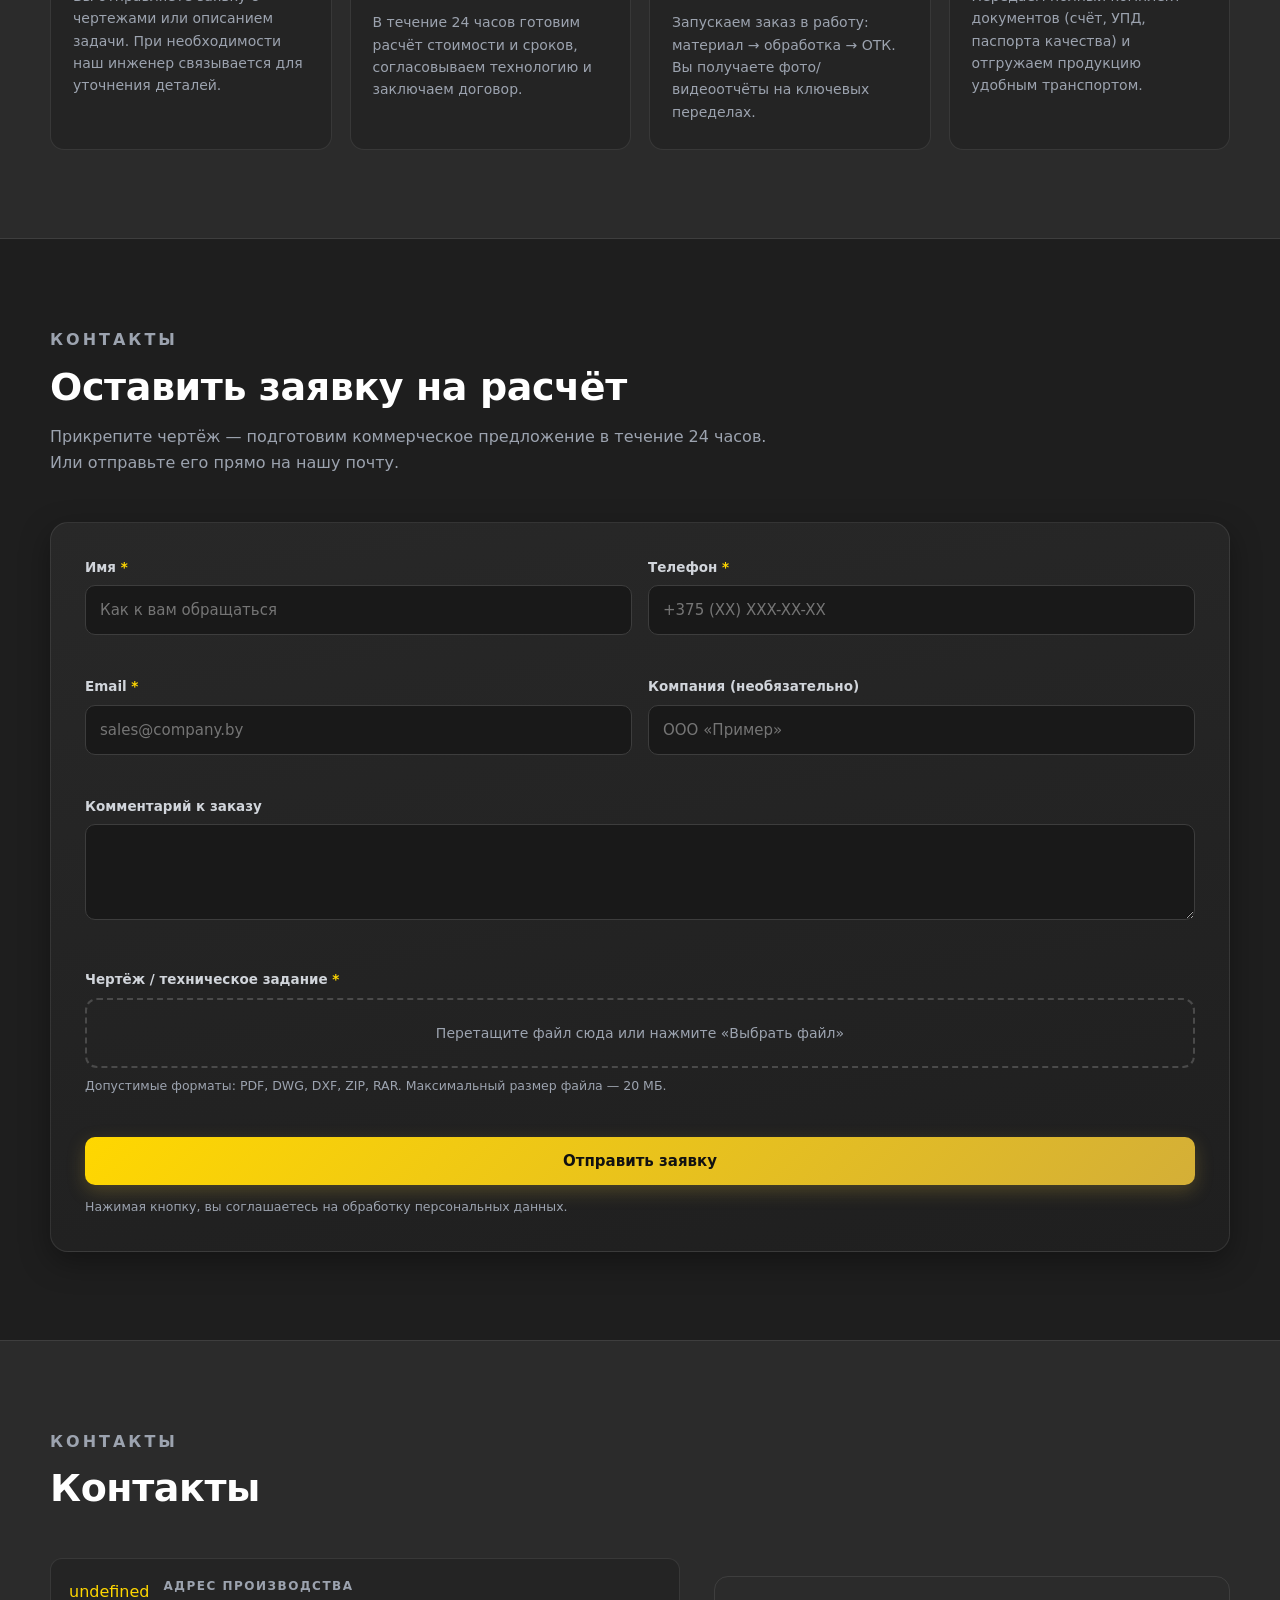
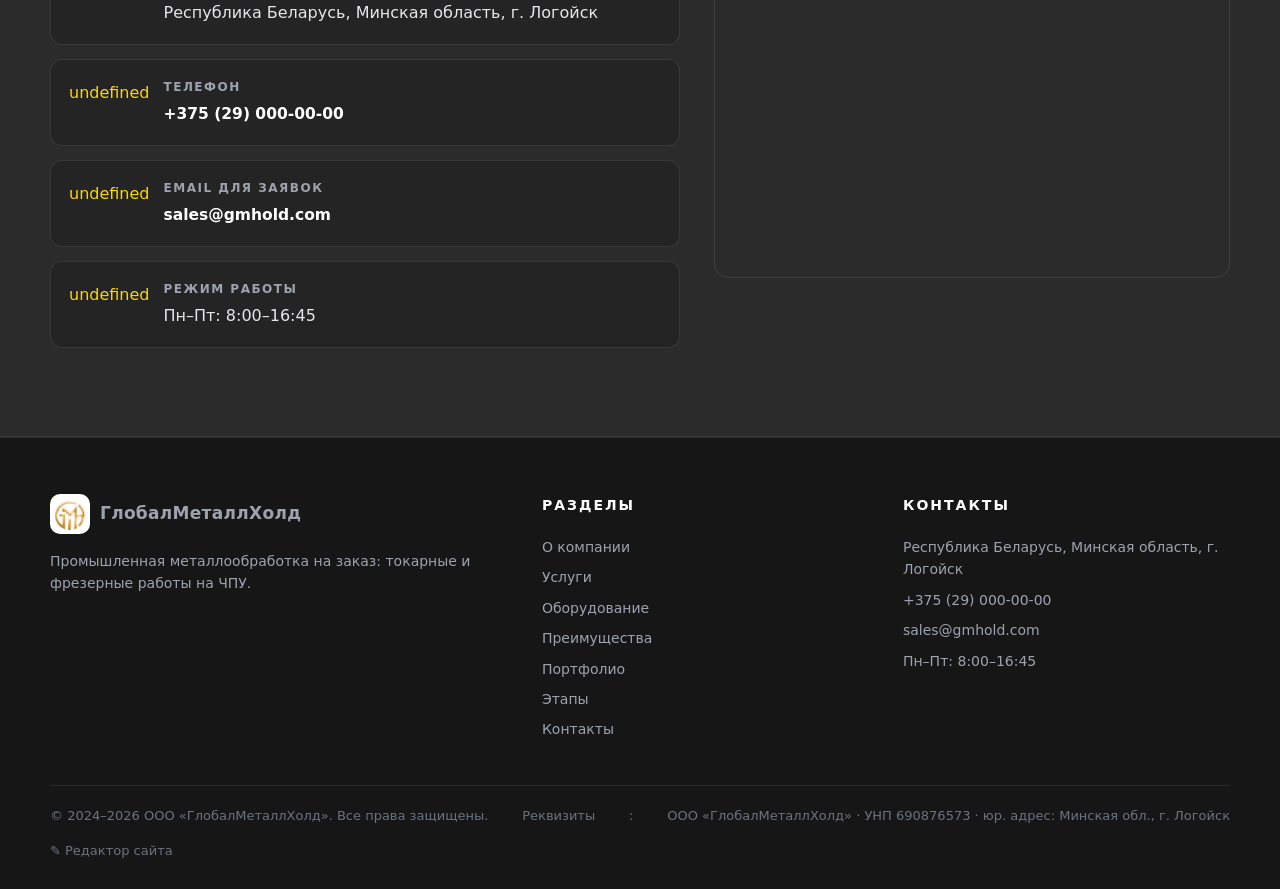
==== commit d9ca15e0: "task snapshot adc4efe7-3029-4e2d-9f99-964699538fc3" ====
--- a/index.html
+++ b/index.html
@@ -3,7 +3,7 @@
 <head>
   <meta charset="UTF-8">
   <meta name="viewport" content="width=device-width, initial-scale=1.0">
-  <title>ГлобалМеталлХолд — металлообработка на заказ в Логойске | Токарные, фрезерные работы, лазерная резка</title>
+  <title>ГлобалМеталлХолд — металлообработка на заказ в Логойске | Токарные, фрезерные работы</title>
   <meta name="description" content="ООО «ГлобалМеталлХолд» — промышленная металлообработка для бизнеса: токарные и фрезерные работы. Работаем с юрлицами по всей РБ и на экспорт. г. Логойск.">
   <meta name="keywords" content="металлообработка, токарные работы ЧПУ, Логойск, Беларусь, B2B">
   <link rel="canonical" href="https://gmhold.com/"> <!-- TODO: реальный домен -->
@@ -39,7 +39,7 @@
       "addressCountry": "BY"
     },
     "geo": { "@type": "GeoCoordinates", "latitude": 54.2419, "longitude": 27.8466 },
-    "knowsAbout": ["токарные работы с ЧПУ", "фрезерные работы", "лазерная резка металла", "сварочные работы", "металлоконструкции", "порошковая покраска"]
+    "knowsAbout": ["токарные работы с ЧПУ", "фрезерные работы"]
   }
   </script>
 </head>
@@ -49,7 +49,7 @@
   <header class="site-header">
     <div class="container header-inner">
       <a class="logo" href="#" aria-label="ГлобалМеталлХолд — на главную">
-        <span class="logo-icon" id="logo-icon"></span>
+        <span class="logo-icon" id="logo-icon"><img class="logo-img" src="logo.png" alt="Логотип ГлобалМеталлХолд"></span>
         <span class="logo-text">ГлобалМеталлХолд<small data-i18n="nav.cta">металлообработка</small></span>
       </a>
       <nav class="main-nav" id="nav" aria-label="Основная навигация">
@@ -92,7 +92,7 @@
       <div class="footer-grid">
         <div>
           <a class="logo" href="#" style="margin-bottom:16px">
-            <span class="logo-icon" id="logo-icon-f"></span>
+            <span class="logo-icon" id="logo-icon-f"><img class="logo-img" src="logo.png" alt="Логотип ГлобалМеталлХолд"></span>
             <span class="logo-text">ГлобалМеталлХолд</span>
           </a>
           <p id="footer-about"></p>
@@ -114,11 +114,43 @@
       <div class="footer-bottom">
         <span id="footer-rights"></span>
         <span data-i18n="footer.requisitesTitle">Реквизиты</span>: <span id="footer-requisites"></span>
+        <a href="editor.html" title="Открыть визуальный редактор содержимого сайта">✎ Редактор сайта</a>
       </div>
     </div>
   </footer>
 
   <script src="i18n.js"></script>
+  <script>
+    /* Автозагрузка отредактированного контента из site-data.json (создаётся «Редактором сайта»).
+       Работает при открытии сайта по http(s); при file:// используется встроенный контент. */
+    (function () {
+      function ready(fn) {
+        if (document.readyState !== "loading") fn();
+        else document.addEventListener("DOMContentLoaded", fn);
+      }
+      ready(function () {
+        try { localStorage.removeItem("gmh-content-exported-v1"); } catch (e) {}
+        function done() {
+          try { window.__gmhDataLoaded = true; } catch (e) {}
+          if (window.__gmhStart) window.__gmhStart();
+        }
+        var xhr = new XMLHttpRequest();
+        xhr.open("GET", "site-data.json?_=" + Date.now(), true);
+        xhr.onload = function () {
+          if (xhr.status >= 200 && xhr.status < 300) {
+            try {
+              var d = JSON.parse(xhr.responseText);
+              if (d && d.ru && d.en) localStorage.setItem("gmh-content-exported-v1", JSON.stringify(d));
+            } catch (e) {}
+          }
+          done();
+        };
+        xhr.onerror = xhr.ontimeout = done;
+        xhr.timeout = 4000;
+        xhr.send();
+      });
+    })();
+  </script>
   <script src="app.js"></script>
 </body>
 </html>
--- a/style.css
+++ b/style.css
@@ -200,7 +200,13 @@
 .shot:hover { transform: scale(1.02); box-shadow: var(--shadow); }
 .shot::before { content: ""; position: absolute; inset: 0; background: radial-gradient(circle at 30% 25%, rgba(255,215,0,0.14), transparent 55%); }
 .shot figcaption { position: relative; z-index: 1; width: 100%; padding: 12px 14px; font-size: 13.5px; color: #e5e7eb; background: linear-gradient(transparent, rgba(0,0,0,0.78)); }
+.shot img { position: absolute; inset: 0; width: 100%; height: 100%; object-fit: cover; z-index: 0; }
+.shot::before { z-index: 0; }
 /* TODO: вставьте реальные фото: .shot { background-image: url(...) } и очистите стили-плейсхолдеры */
+
+/* Логотип (logo.png) — подложка сделана белой, чтобы логотип читался на тёмном фоне */
+.logo-icon { background: #fff; overflow: hidden; }
+.logo-img { width: 100%; height: 100%; object-fit: contain; padding: 3px; }
 
 /* ---------- Process ---------- */
 .steps { display: grid; grid-template-columns: repeat(4, 1fr); gap: 18px; counter-reset: step; }
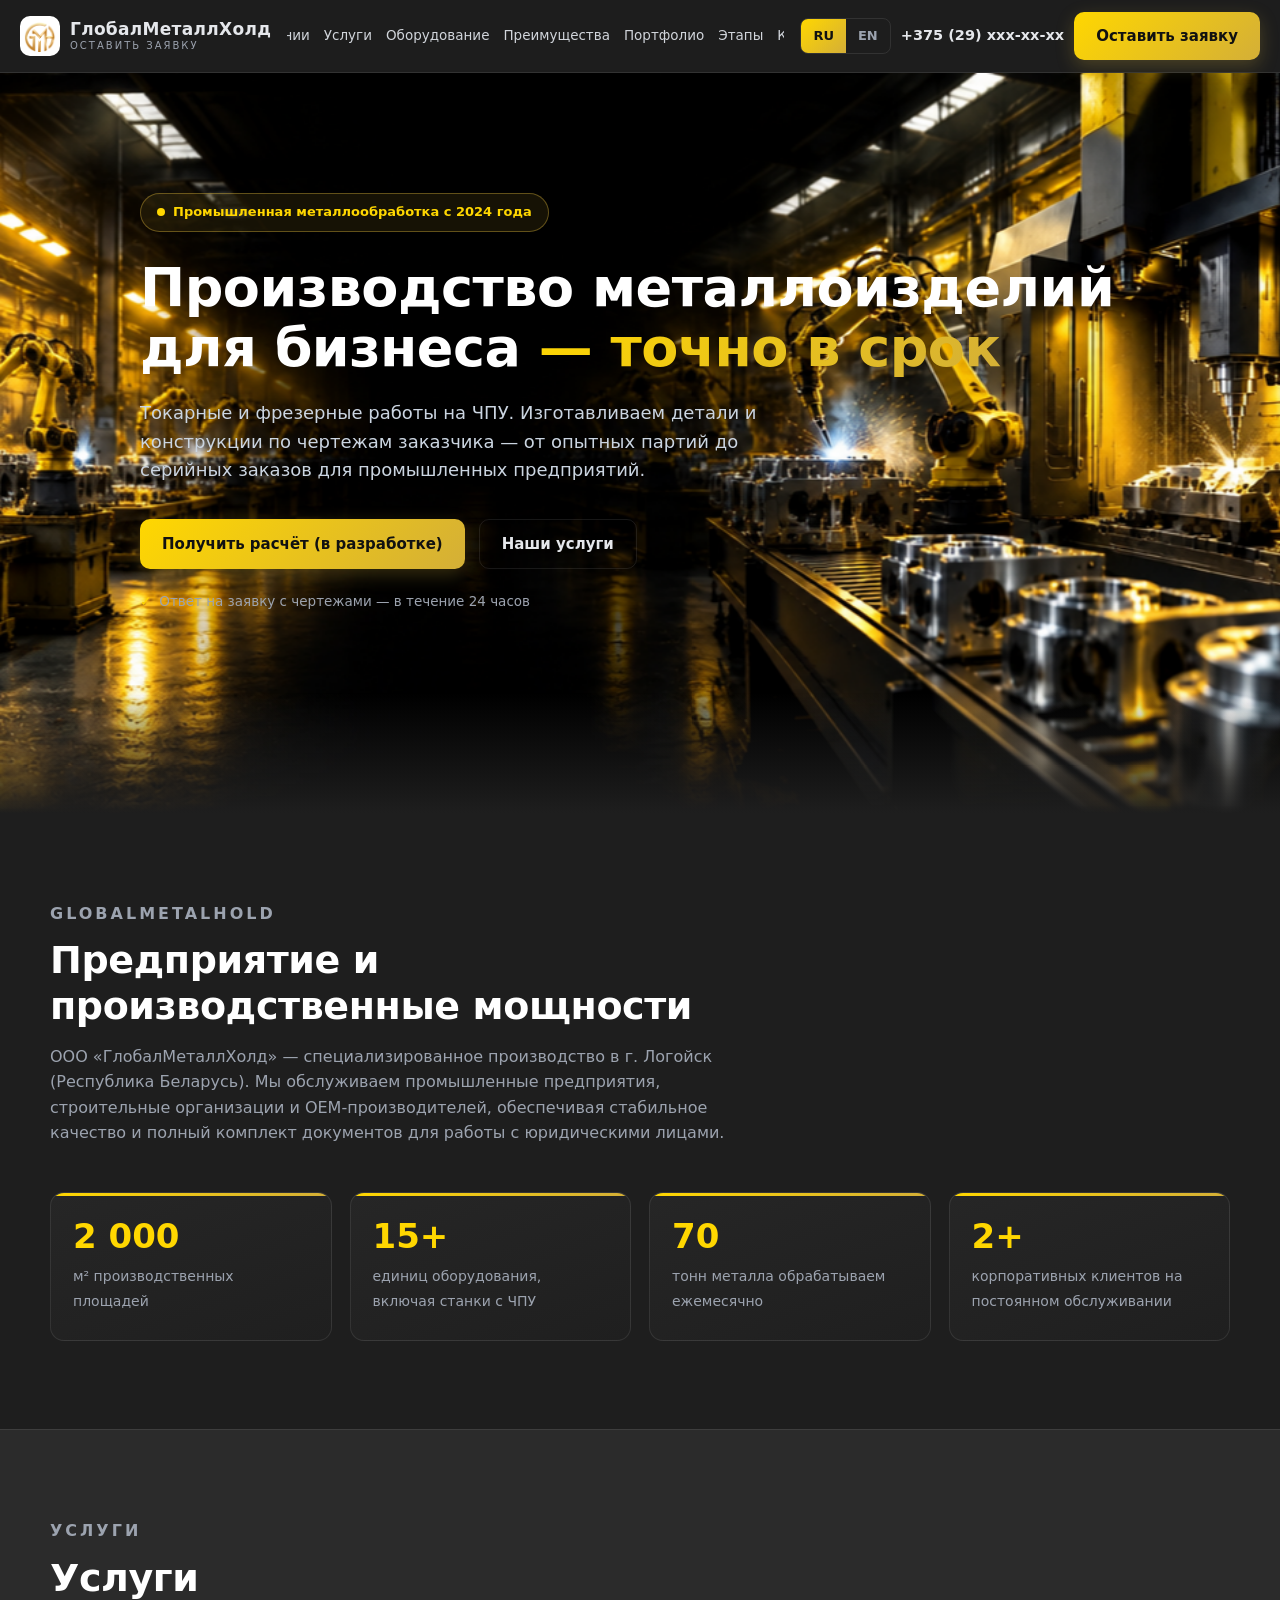
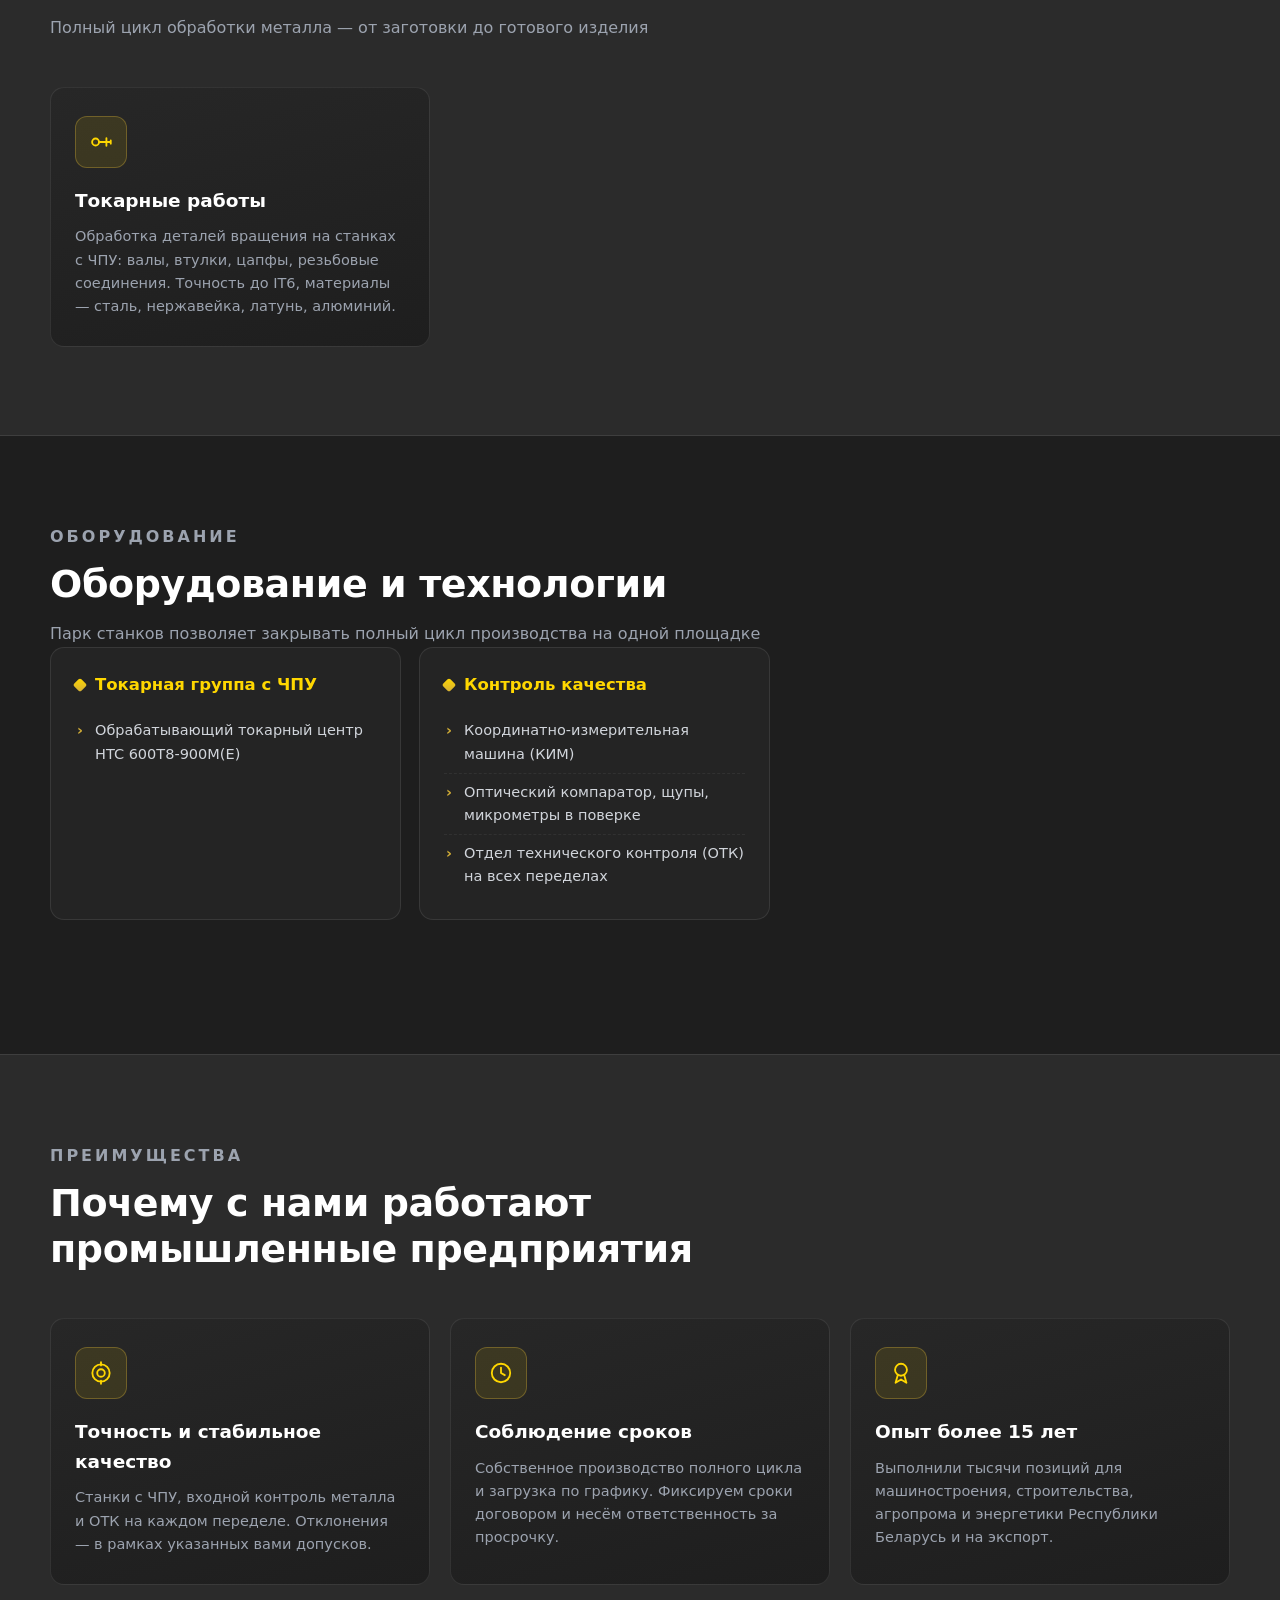
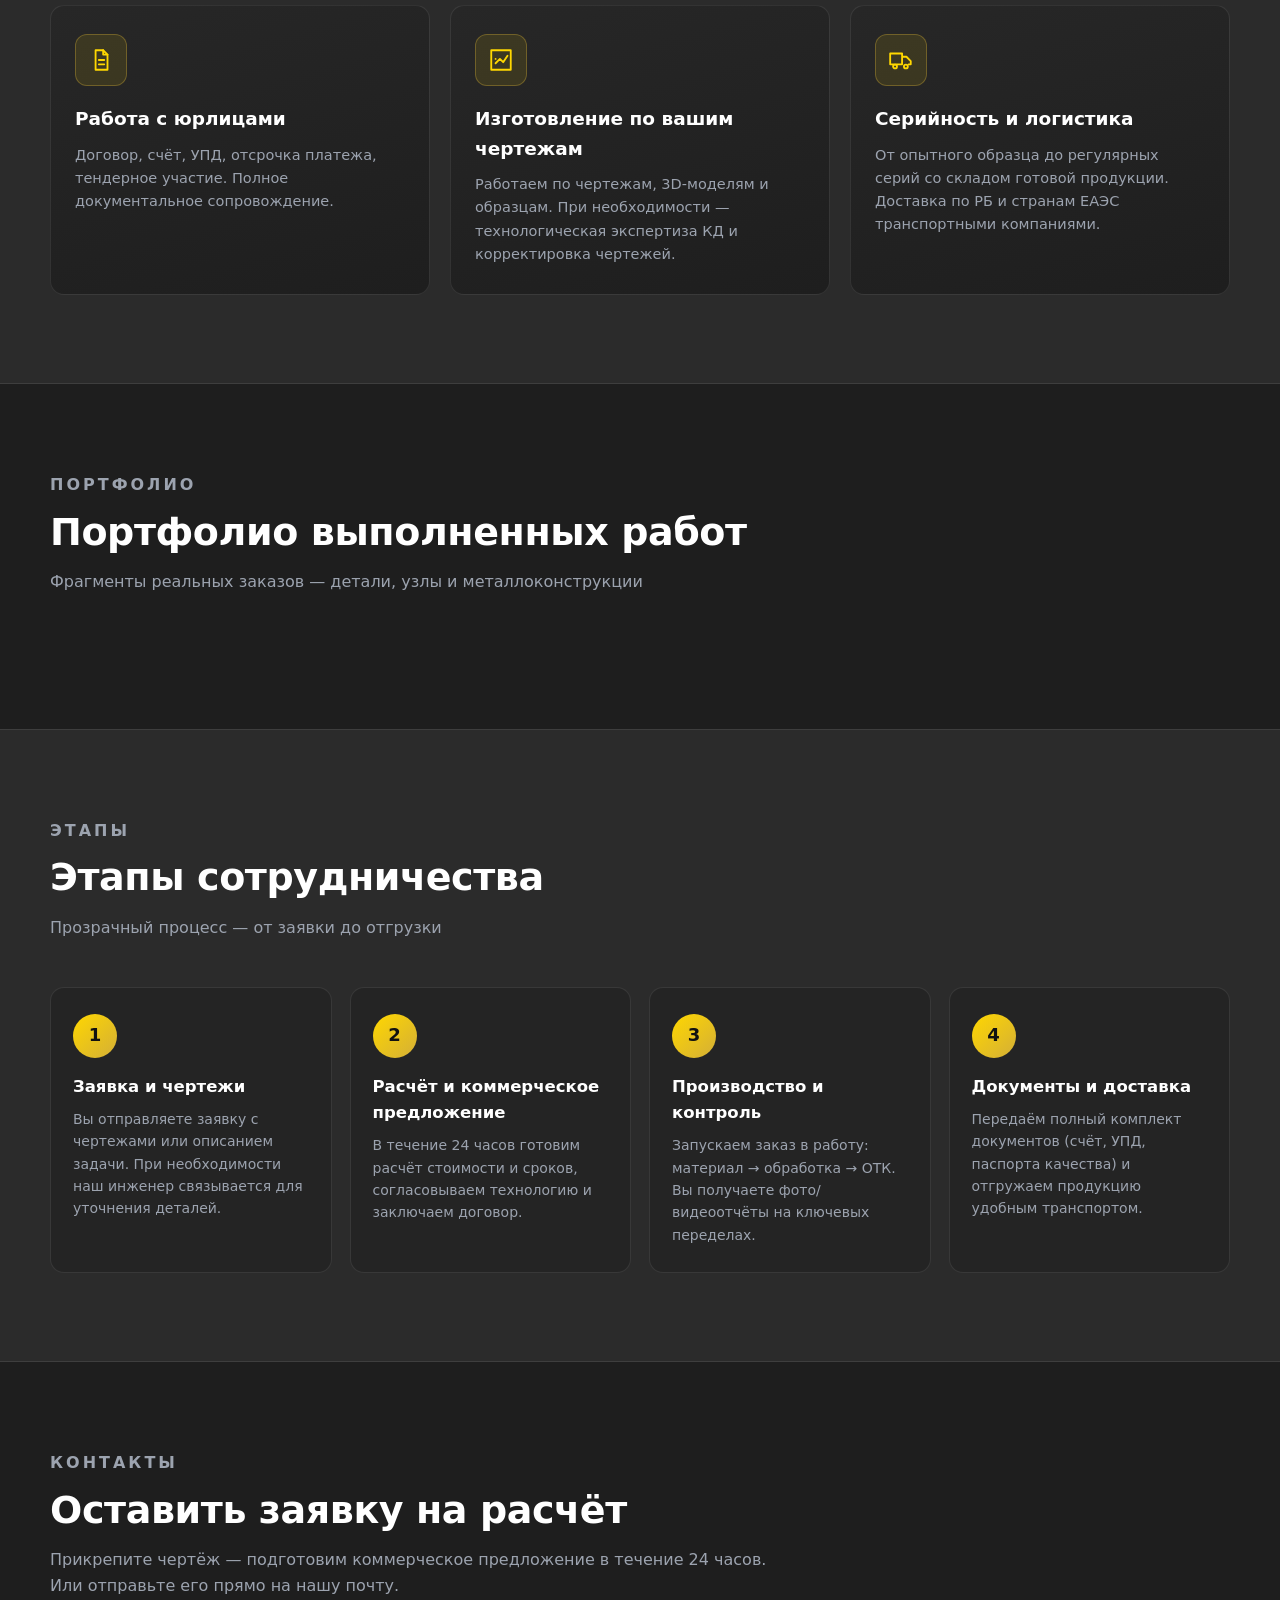
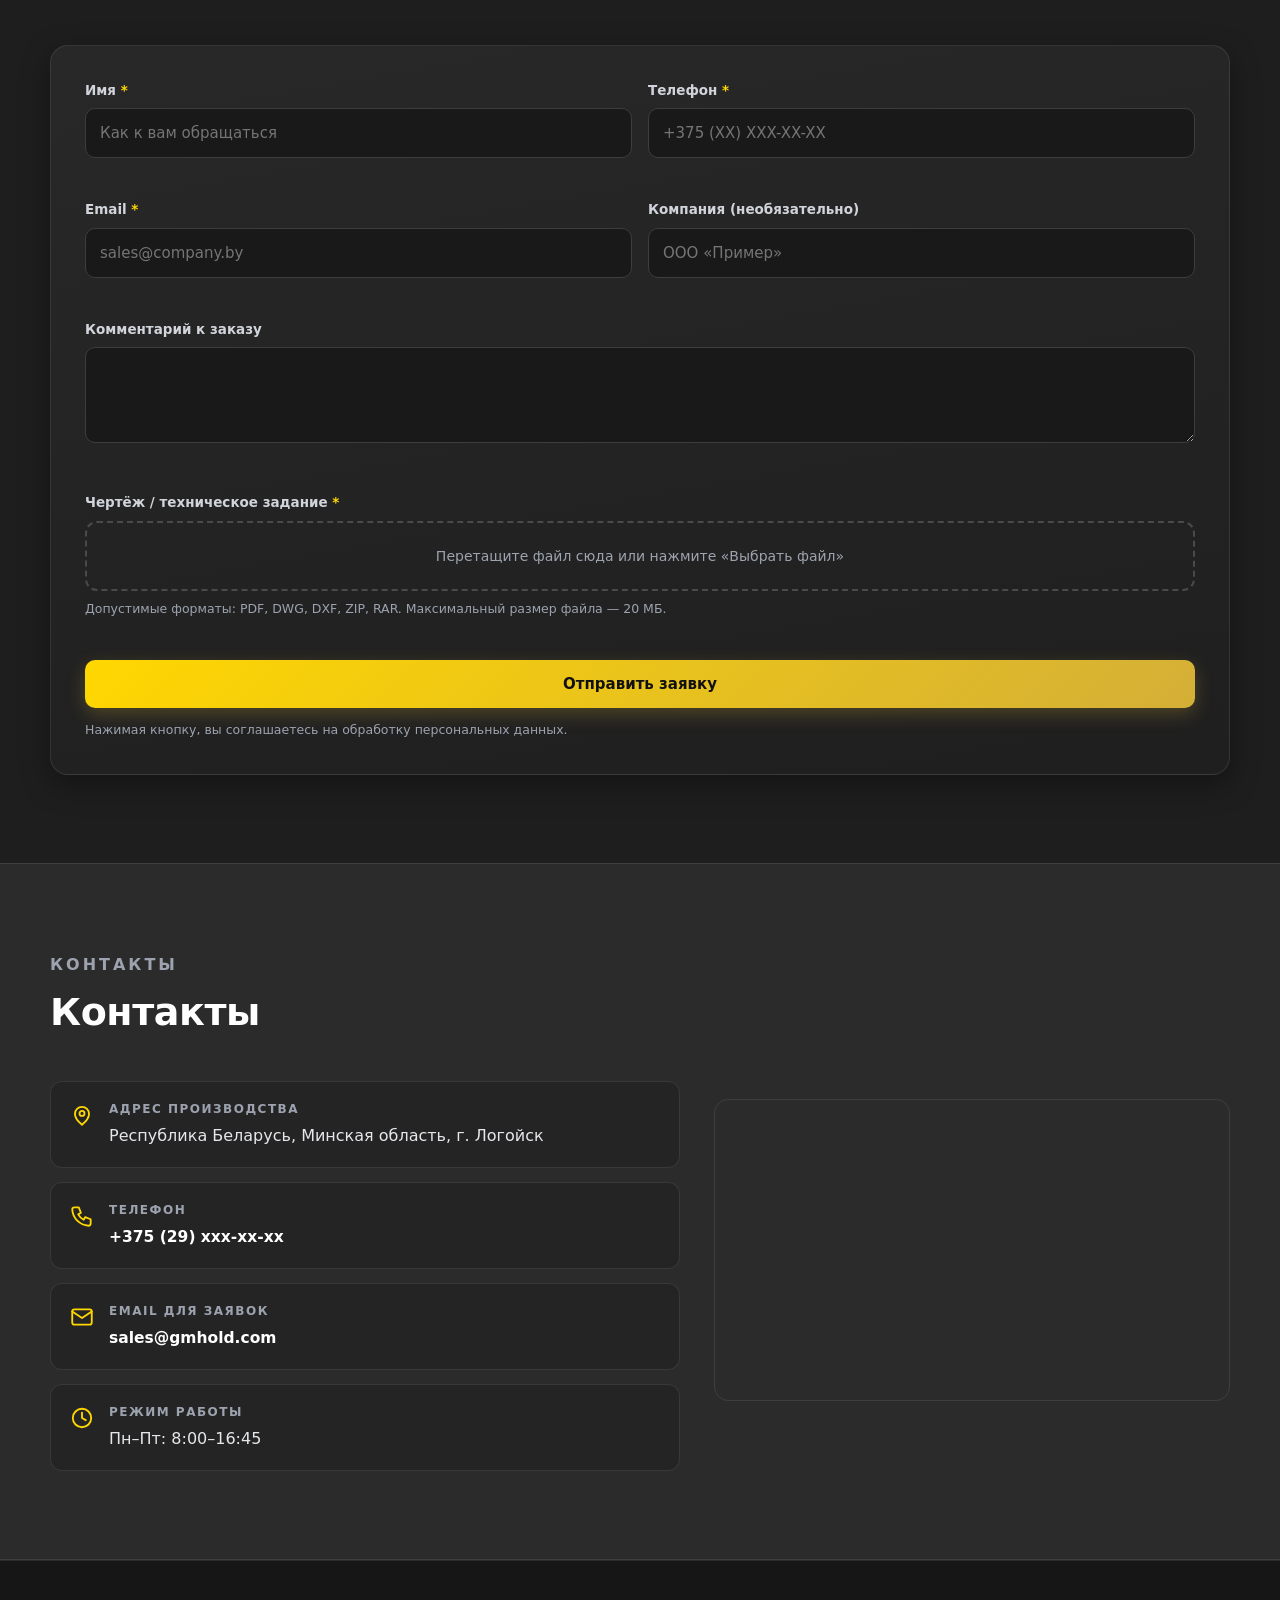
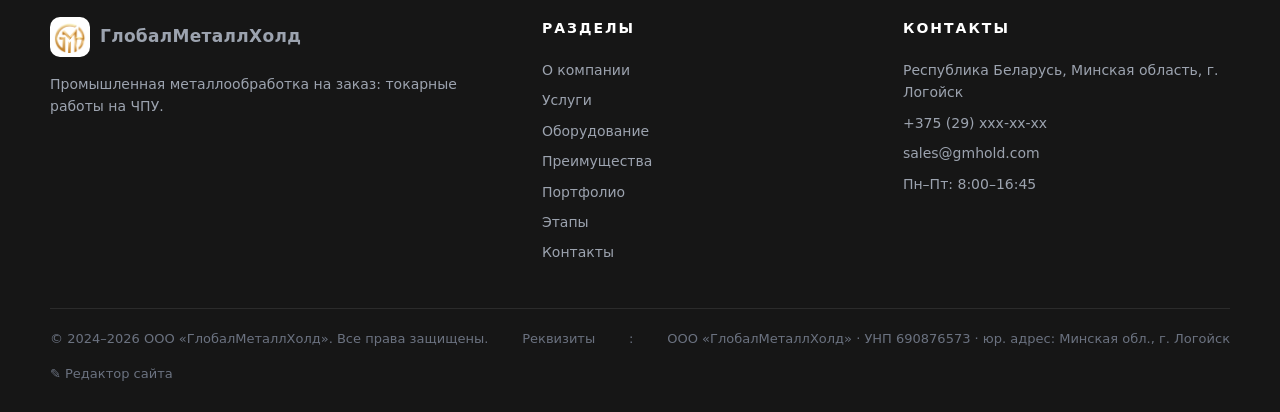
==== commit 21868a13: "task snapshot 6f1b4b70-f43c-4692-9911-4d620c94ca44" ====
--- a/index.html
+++ b/index.html
@@ -103,7 +103,7 @@
         </div>
         <div>
           <h4 data-i18n="footer.contactsTitle">Контакты</h4>
-          <ul>
+          <ul id="footer-contacts">
             <li data-i18n="contacts.address">Республика Беларусь, Минская область, г. Логойск</li>
             <li><a href="tel:+375290000000" data-i18n="nav.phone">+375 (29) 000-00-00</a></li>
             <li><a href="mailto:sales@gmhold.com">sales@gmhold.com</a></li>
--- a/style.css
+++ b/style.css
@@ -46,8 +46,12 @@
   backdrop-filter: blur(10px);
   border-bottom: 1px solid var(--line);
 }
-.header-inner { display: flex; align-items: center; gap: 22px; min-height: 72px; }
-.logo { display: flex; align-items: center; gap: 10px; font-weight: 800; letter-spacing: 0.3px; }
+/* Шапка: логотип | меню (одна строка) | правый блок — всё в одну flex-строку.
+   Логотип и header-actions не сжимаются (flex-shrink: 0), навигация занимает
+   ровно оставшееся место, поэтому пункты физически не могут налезть ни на
+   название компании слева, ни на RU/EN, телефон и кнопку справа. */
+.header-inner { display: flex; flex-wrap: nowrap; align-items: center; gap: 16px; height: 72px; }
+.logo { display: flex; align-items: center; gap: 10px; font-weight: 800; letter-spacing: 0.3px; flex: 0 0 auto; }
 .logo-icon {
   width: 40px; height: 40px; border-radius: 10px; display: grid; place-items: center;
   background: var(--grad-gold); color: #111; flex-shrink: 0;
@@ -55,14 +59,53 @@
 .logo-text { font-size: 17px; line-height: 1.15; white-space: nowrap; }
 .logo-text small { display: block; font-size: 10px; font-weight: 500; color: var(--gray); letter-spacing: 2px; text-transform: uppercase; }
 
-.main-nav { display: flex; gap: 4px; margin-left: auto; flex-wrap: wrap; }
+/* Навигация — статичный поток: она физически не может налезть на логотип
+   или правый блок, потому что flex распределяет ширину между всеми элементами.
+   Пункты остаются читаемыми: при нехватке места включается компактный режим
+   (меньше шрифт/отступы), затем скрывается телефон, затем кнопка «Оставить
+   заявку» переносится во выпадающее меню (см. app.js). */
+.main-nav {
+  display: flex; gap: 2px; flex: 1 1 auto; min-width: 0;
+  justify-content: center; flex-wrap: nowrap;
+  overflow-x: auto; overscroll-behavior-x: contain;
+  scrollbar-width: none; -ms-overflow-style: none;
+}
+.main-nav::-webkit-scrollbar { display: none; }
 .main-nav a {
-  padding: 8px 11px; border-radius: 8px; font-size: 14.5px; color: #d1d5db;
+  padding: 8px 9px; border-radius: 8px; font-size: 14px; color: #d1d5db;
+  white-space: nowrap; flex: 0 0 auto;
   transition: color .2s, background .2s;
 }
 .main-nav a:hover { color: var(--gold); background: rgba(255, 215, 0, 0.08); }
 
-.header-actions { display: flex; align-items: center; gap: 12px; }
+.header-actions { display: flex; align-items: center; gap: 12px; flex-shrink: 0; margin-left: auto; }
+/* Пункт «Оставить заявку» внутри мобильного меню (куда его переносит JS) */
+.main-nav .nav-cta { color: var(--gold); font-weight: 700; }
+
+/* Промежуточные ширины: уменьшаем плотность меню, чтобы все пункты помещались */
+@media (max-width: 1360px) {
+  .main-nav { gap: 0; }
+  .main-nav a { padding: 8px 7px; font-size: 13.5px; }
+  .header-actions { gap: 10px; }
+}
+@media (max-width: 1240px) {
+  .header-inner { gap: 10px; }
+  .main-nav a { padding: 8px 5px; font-size: 13px; }
+  .lang-switch button { padding: 6px 9px; font-size: 12px; }
+  .header-phone { font-size: 13px; }
+  .header-actions .btn { padding: 10px 14px; font-size: 14px; }
+}
+/* Не хватает места для 7 пунктов + телефона — скрываем телефон */
+@media (max-width: 1219px) and (min-width: 1025px) {
+  .header-phone { display: none; }
+}
+/* Компактный режим: ещё плотнее, чтобы все пункты гарантированно помещались */
+@media (max-width: 1150px) and (min-width: 1025px) {
+  .main-nav a { padding: 8px 4px; font-size: 12.5px; }
+  .header-actions .btn { padding: 9px 12px; font-size: 13px; }
+  .logo-text { font-size: 15px; }
+  .logo-text small { letter-spacing: 1px; }
+}
 .lang-switch { display: flex; border: 1px solid var(--line); border-radius: 8px; overflow: hidden; }
 .lang-switch button {
   background: transparent; border: 0; padding: 7px 12px; cursor: pointer;
@@ -88,7 +131,8 @@
 .burger span { display: block; width: 20px; height: 2px; background: var(--gold); margin: 4px auto; border-radius: 2px; }
 
 @media (max-width: 1024px) {
-  .main-nav { display: none; position: absolute; top: 100%; left: 0; right: 0; flex-direction: column; background: var(--graphite-2); padding: 12px 20px; border-bottom: 1px solid var(--line); }
+  .header-inner { height: auto; min-height: 64px; }
+  .main-nav { display: none; position: absolute; top: 100%; left: 0; right: 0; flex-direction: column; background: var(--graphite-2); padding: 12px 20px; border-bottom: 1px solid var(--line); overflow: visible; }
   .main-nav.open { display: flex; }
   .burger { display: block; margin-left: auto; order: 5; }
   .header-phone { display: none; }
@@ -97,7 +141,9 @@
   .header-actions .btn { display: none; }
   .logo-text { font-size: 15px; }
 }
-
+.site-header .container {
+  width: min(1300px, 100% - 40px);
+}
 /* ---------- Hero ---------- */
 .hero {
   position: relative; overflow: hidden;
@@ -108,11 +154,32 @@
   /* TODO: заменить на реальное фото производства:
      background-image: url('images/hero.jpg'); background-size: cover; */
 }
+/* Фоновое изображение hero задаётся в «Редакторе сайта» (вкладка «Главный экран») */
+.hero.has-bg { background: #1a1a1a; }
+/* Слои карусели hero-фона: изображения листаются по кругу с плавным кроссфейдом.
+   .active — текущий слой; .leaving — уходящий слой, который дорисовывается под новым,
+   чтобы в момент перехода всегда было видно хотя бы одно изображение (без «провала»
+   в тёмное затемнение). Длительность смены задаёт app.js через transition-duration. */
+.hero-bg-layers { position: absolute; inset: 0; z-index: 0; overflow: hidden; }
+.hero-bg-slide {
+  position: absolute; inset: 0; opacity: 0;
+  background-position: center; background-size: cover; background-repeat: no-repeat;
+  transition: opacity 0.9s ease-in-out; /* совпадает с HERO_FADE_MS в app.js */
+  will-change: opacity;
+}
+.hero-bg-slide.active { opacity: 1; z-index: 2; }
+.hero-bg-slide.leaving { opacity: 0; z-index: 1; }
+/* Первый кадр после перерисовки без анимации — иначе фон «разгоняется» из прозрачности */
+.hero-bg-slide.no-anim { transition: none !important; }
+.hero.has-bg .hero-bg-layers::after {
+  content: ""; position: absolute; inset: 0;
+  background: var(--hero-dim, rgba(16, 18, 24, 0.35));
+}
 .hero::after {
   content: ""; position: absolute; inset: auto 0 0 0; height: 120px;
   background: linear-gradient(transparent, var(--graphite));
 }
-.hero-inner { position: relative; z-index: 1; padding: 96px 0 120px; max-width: 780px; }
+.hero-inner { position: relative; z-index: 1; padding: 120px 0 200px; max-width: 1000px; }
 .badge {
   display: inline-flex; align-items: center; gap: 8px; padding: 8px 16px; border-radius: 999px;
   border: 1px solid rgba(212, 175, 55, 0.4); background: rgba(212, 175, 55, 0.1);
@@ -278,3 +345,38 @@
 .footer-grid li { padding: 4px 0; }
 .footer-grid a:hover { color: var(--gold); }
 .footer-bottom { margin-top: 40px; padding-top: 20px; border-top: 1px solid var(--line); display: flex; justify-content: space-between; gap: 14px; flex-wrap: wrap; font-size: 13px; color: #6b7280; }
+
+/* ---------- Портфолио: просмотр фото по клику ---------- */
+.shot.zoomable { cursor: zoom-in; }
+.shot.zoomable::after {
+  content: "🔍"; position: absolute; top: 10px; right: 10px; z-index: 2;
+  width: 34px; height: 34px; display: grid; place-items: center;
+  background: rgba(0,0,0,.55); border-radius: 50%; font-size: 16px;
+  opacity: 0; transition: opacity .2s;
+}
+.shot.zoomable:hover::after { opacity: 1; }
+
+.lightbox {
+  position: fixed; inset: 0; z-index: 100; background: rgba(8, 9, 12, 0.92);
+  display: flex; align-items: center; justify-content: center; padding: 40px 70px;
+  backdrop-filter: blur(4px);
+}
+.lightbox .lb-figure { max-width: 100%; max-height: 100%; display: flex; flex-direction: column; align-items: center; gap: 12px; margin: 0; }
+.lightbox img { max-width: 100%; max-height: calc(100vh - 130px); object-fit: contain; border-radius: 10px; box-shadow: 0 20px 60px rgba(0,0,0,.6); }
+.lb-caption { color: #e5e7eb; font-size: 15px; text-align: center; }
+.lb-counter { color: #9ca3af; font-size: 13px; margin-top: -6px; }
+.lb-close, .lb-nav {
+  position: absolute; z-index: 101; background: rgba(255,255,255,.08); color: #fff;
+  border: 1px solid rgba(255,255,255,.18); border-radius: 50%; cursor: pointer;
+  width: 46px; height: 46px; font-size: 22px; line-height: 1; display: grid; place-items: center;
+  transition: background .15s;
+}
+.lb-close:hover, .lb-nav:hover { background: rgba(255,215,0,.25); }
+.lb-close { top: 18px; right: 18px; }
+.lb-prev { left: 14px; top: 50%; transform: translateY(-50%); }
+.lb-next { right: 14px; top: 50%; transform: translateY(-50%); }
+@media (max-width: 640px) {
+  .lightbox { padding: 60px 12px 20px; }
+  .lb-prev { left: 6px; } .lb-next { right: 6px; }
+  .lightbox img { max-height: calc(100vh - 160px); }
+}
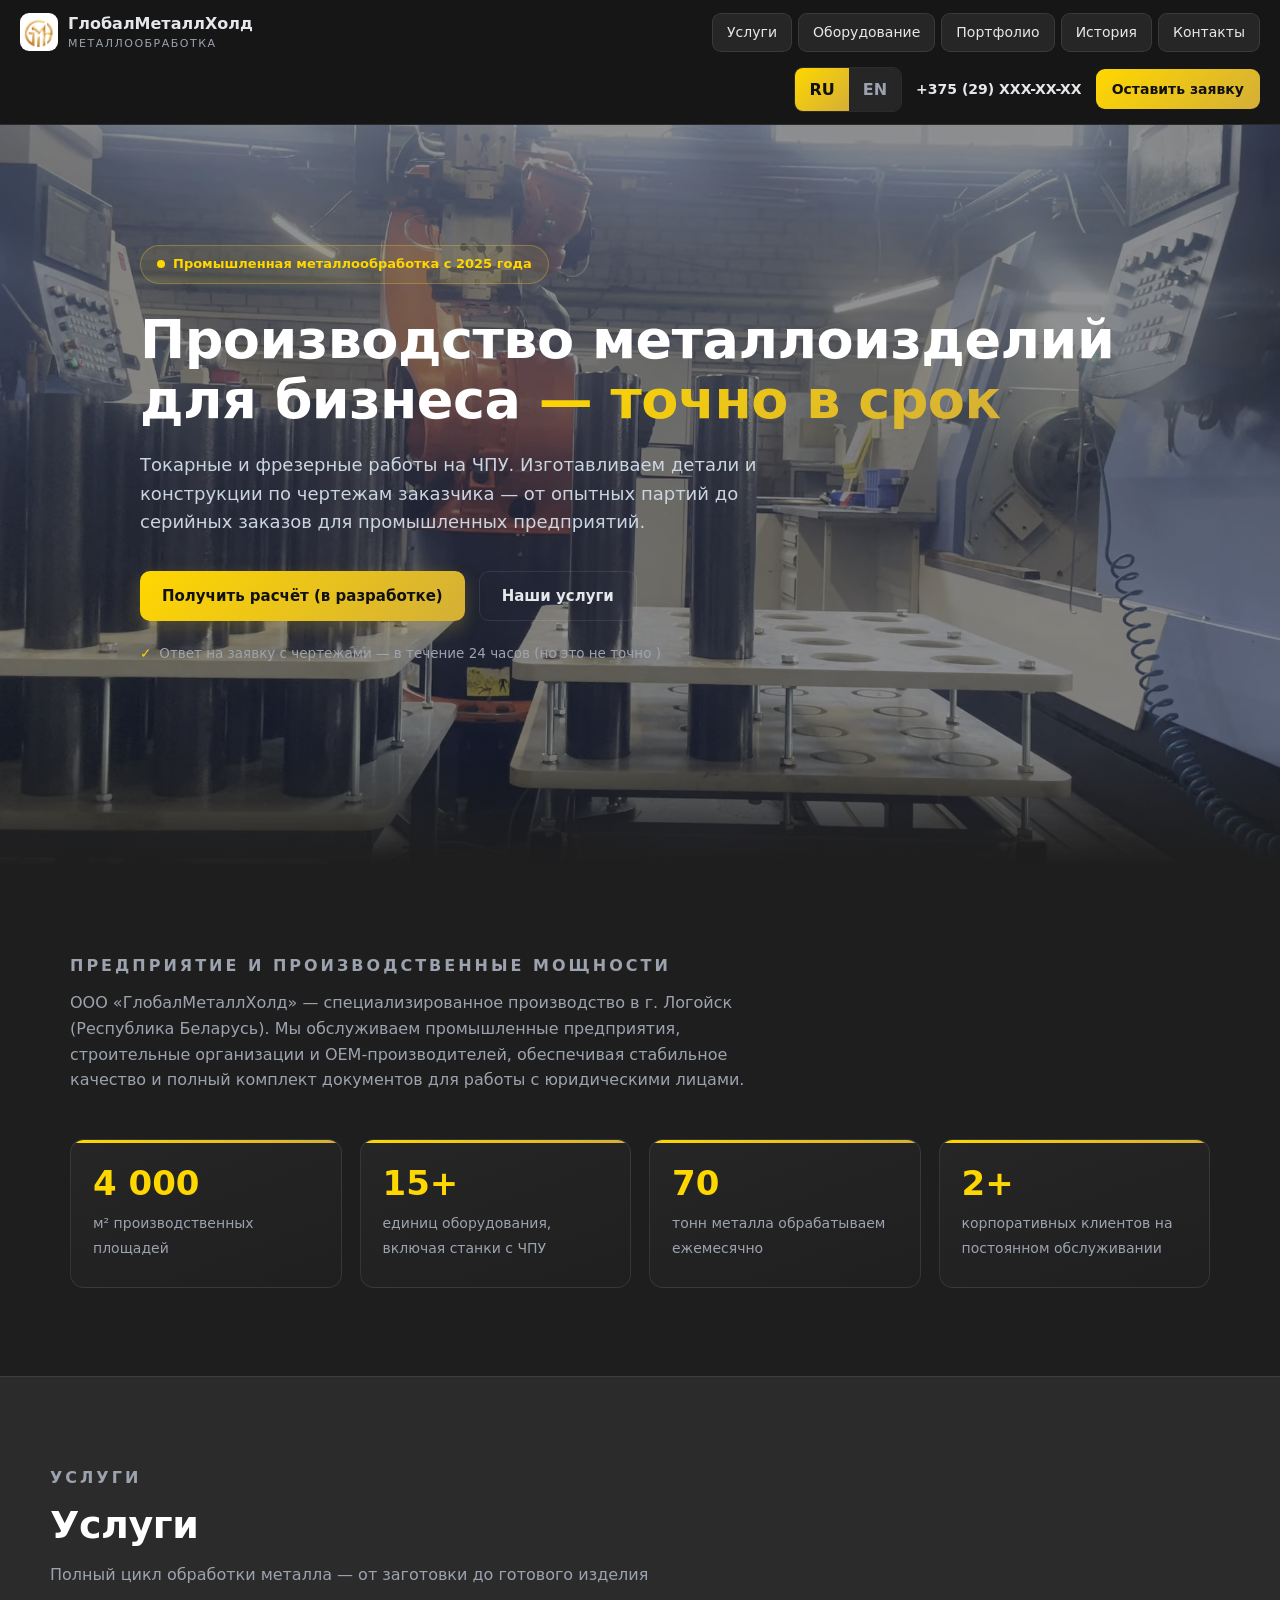
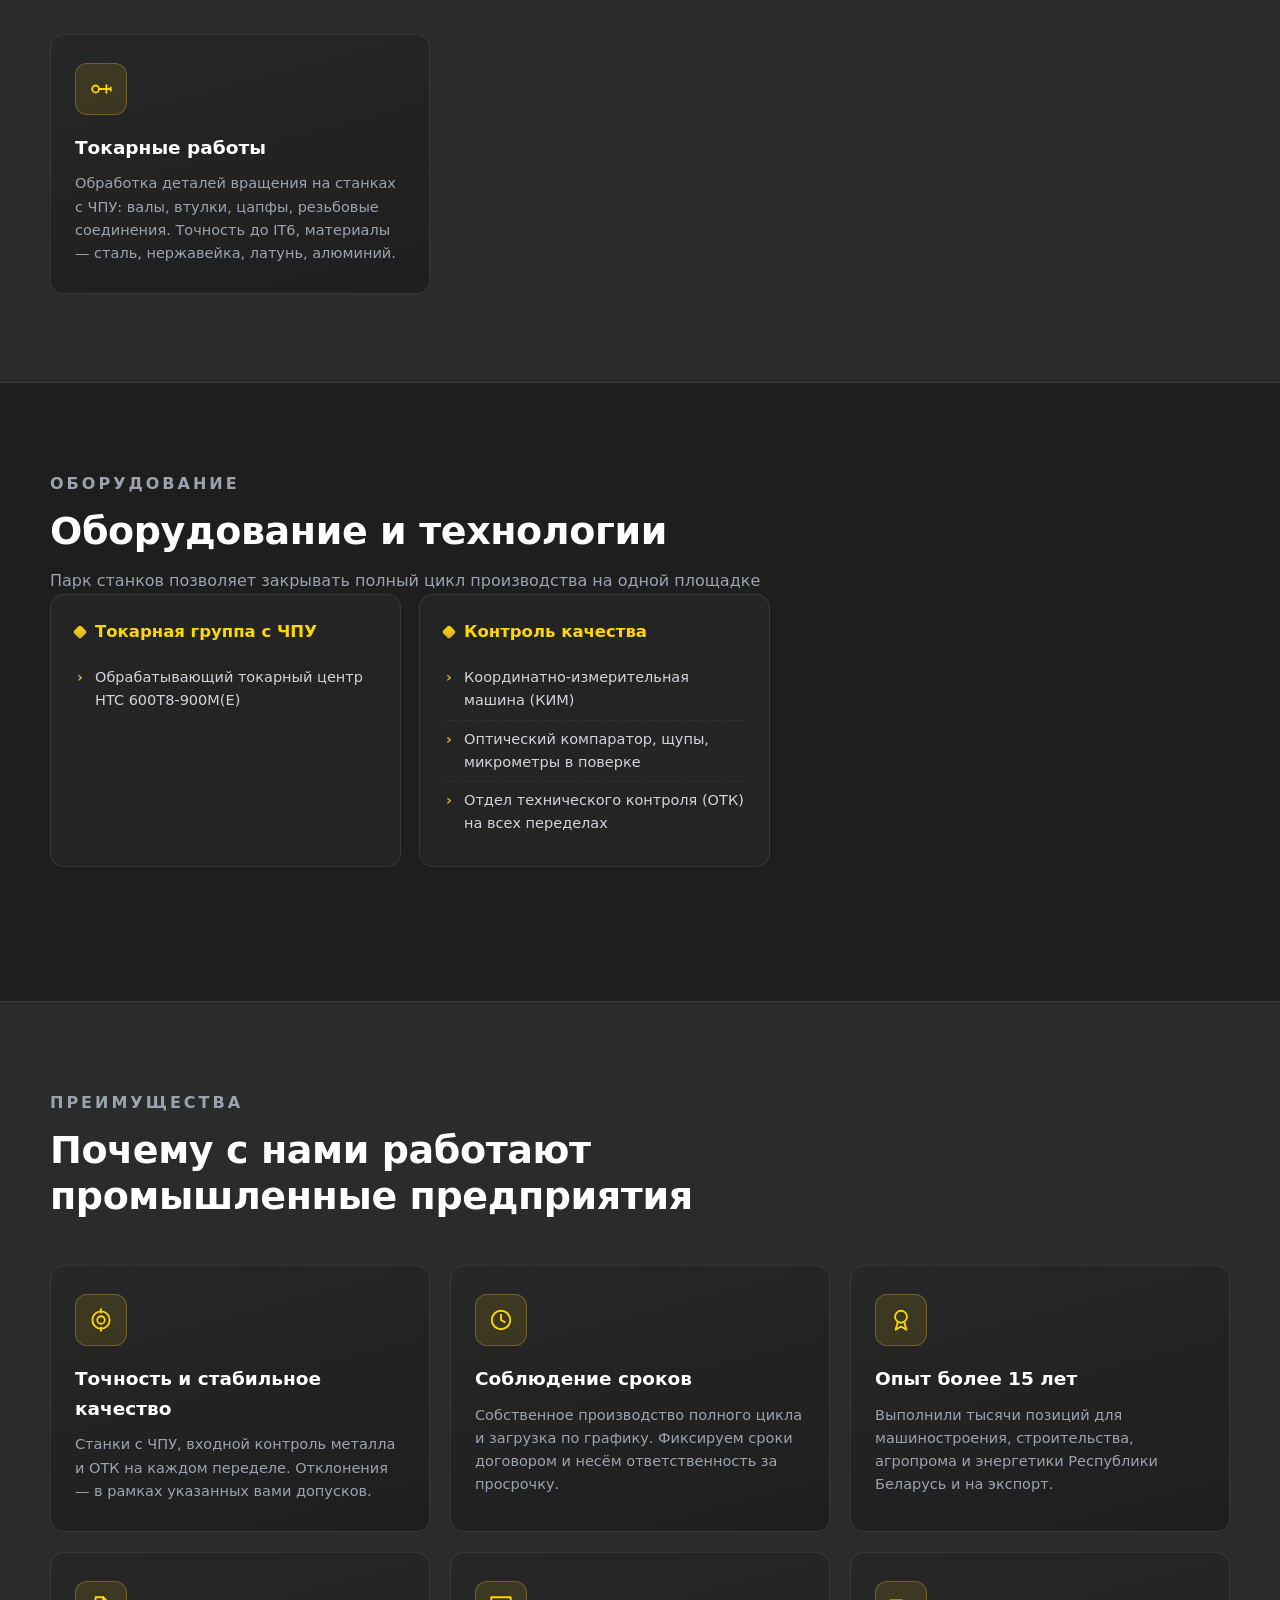
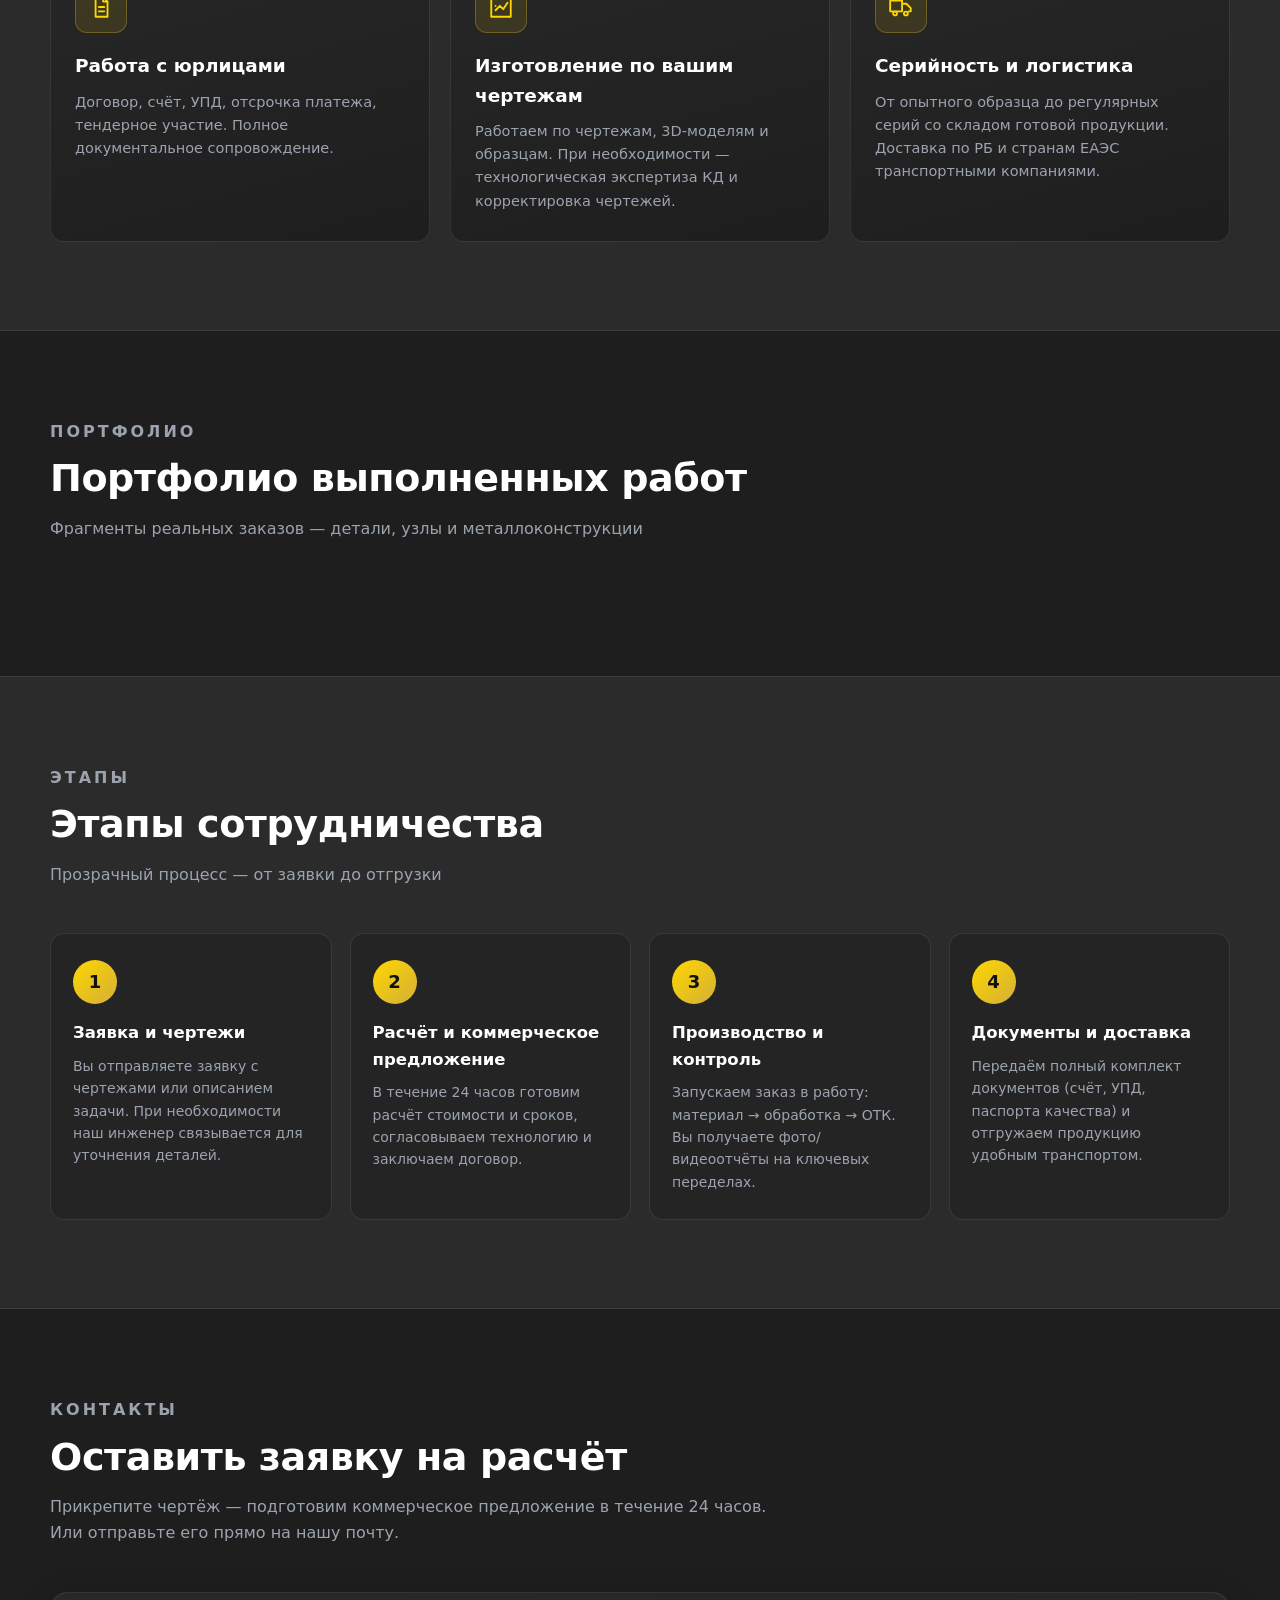
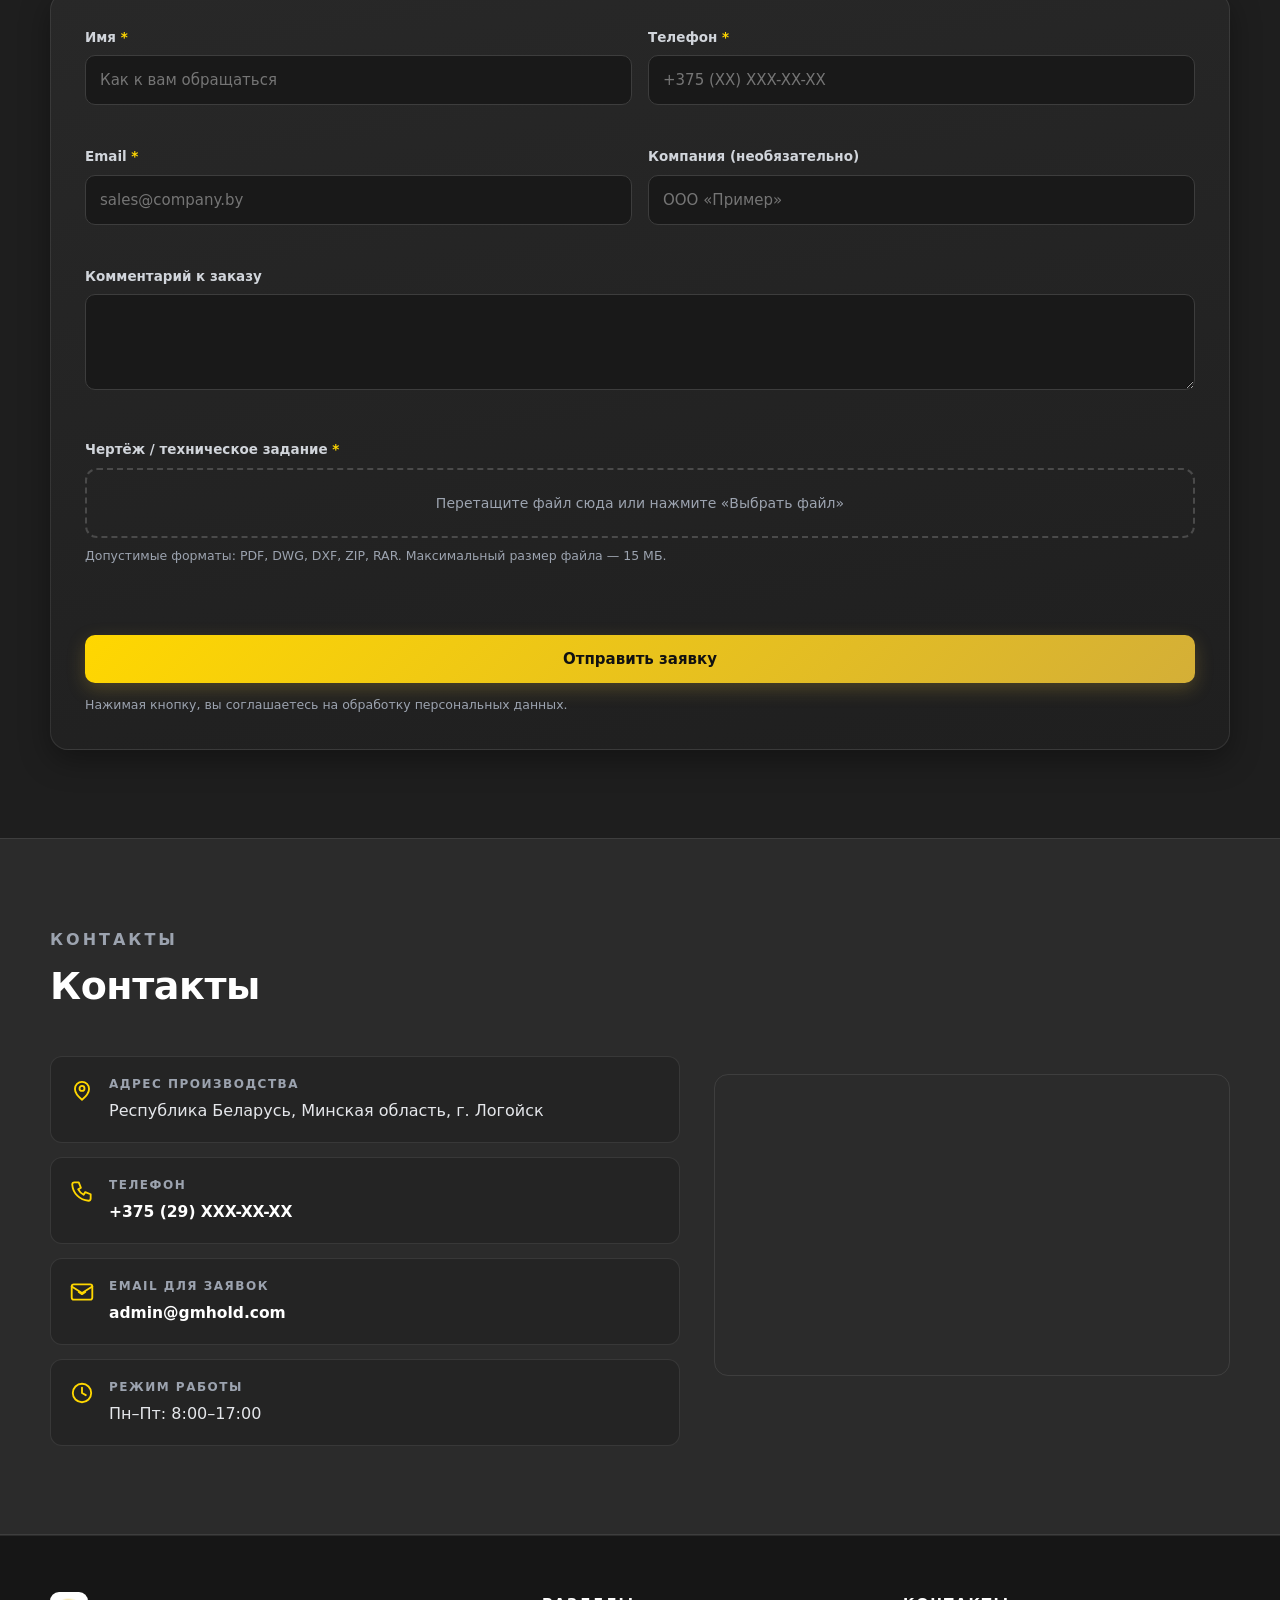
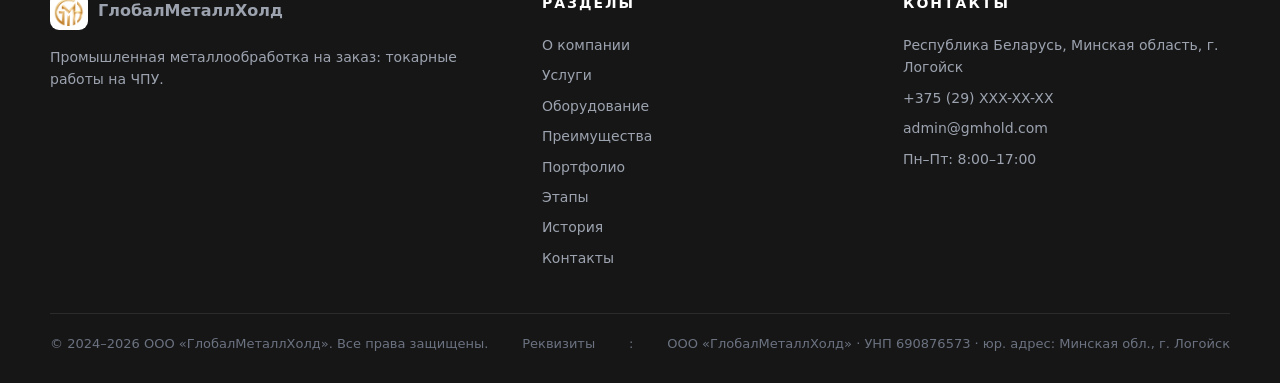
==== commit 8095c80b: "up sent mail" ====
--- a/index.html
+++ b/index.html
@@ -50,24 +50,25 @@
     <div class="container header-inner">
       <a class="logo" href="#" aria-label="ГлобалМеталлХолд — на главную">
         <span class="logo-icon" id="logo-icon"><img class="logo-img" src="logo.png" alt="Логотип ГлобалМеталлХолд"></span>
-        <span class="logo-text">ГлобалМеталлХолд<small data-i18n="nav.cta">металлообработка</small></span>
+        <span class="logo-text">ГлобалМеталлХолд<small data-i18n="nav.tagline">металлообработка</small></span>
       </a>
       <nav class="main-nav" id="nav" aria-label="Основная навигация">
-        <a href="#about" data-i18n="nav.about">О компании</a>
-        <a href="#services" data-i18n="nav.services">Услуги</a>
-        <a href="#equipment" data-i18n="nav.equipment">Оборудование</a>
-        <a href="#advantages" data-i18n="nav.advantages">Преимущества</a>
-        <a href="#portfolio" data-i18n="nav.portfolio">Портфолио</a>
-        <a href="#process" data-i18n="nav.process">Этапы</a>
-        <a href="#contacts" data-i18n="nav.contact">Контакты</a>
+        <a href="#about" data-nav="about" data-i18n="nav.about">О компании</a>
+        <a href="#services" data-nav="services" data-i18n="nav.services">Услуги</a>
+        <a href="#equipment" data-nav="equipment" data-i18n="nav.equipment">Оборудование</a>
+        <a href="#advantages" data-nav="advantages" data-i18n="nav.advantages">Преимущества</a>
+        <a href="#portfolio" data-nav="portfolio" data-i18n="nav.portfolio">Портфолио</a>
+        <a href="#process" data-nav="process" data-i18n="nav.process">Этапы</a>
+        <a href="history.html" data-nav="history" data-i18n="nav.history">История</a>
+        <a href="#contacts" data-nav="contact" data-i18n="nav.contact">Контакты</a>
       </nav>
       <div class="header-actions">
         <div class="lang-switch" role="group" aria-label="Switch language / Переключить язык">
           <button type="button" data-lang="ru" aria-pressed="true">RU</button>
           <button type="button" data-lang="en" aria-pressed="false">EN</button>
         </div>
-        <a class="header-phone" href="tel:+375290000000" data-i18n="nav.phone">+375 (29) 000-00-00</a>
-        <a class="btn btn-gold" href="#lead-form" data-i18n="nav.cta">Оставить заявку</a>
+        <a class="header-phone" href="tel:+375290000000" data-nav="phone" data-i18n="nav.phone">+375 (29) 000-00-00</a>
+        <a class="btn btn-gold" href="#lead-form" data-nav="cta" data-i18n="nav.cta">Оставить заявку</a>
       </div>
       <button class="burger" id="burger" type="button" aria-expanded="false" aria-controls="nav" aria-label="Меню">
         <span></span><span></span><span></span>
@@ -114,7 +115,6 @@
       <div class="footer-bottom">
         <span id="footer-rights"></span>
         <span data-i18n="footer.requisitesTitle">Реквизиты</span>: <span id="footer-requisites"></span>
-        <a href="editor.html" title="Открыть визуальный редактор содержимого сайта">✎ Редактор сайта</a>
       </div>
     </div>
   </footer>
--- a/style.css
+++ b/style.css
@@ -1,382 +1,798 @@
-/* ГлобалМеталлХолд — индустриальный стиль: графит + жёлто-золотой акцент */
-:root {
-  --graphite: #1e1e1e;
-  --graphite-2: #2b2b2b;
-  --graphite-3: #3a3a3a;
-  --gold: #ffd700;
-  --gold-deep: #d4af37;
-  --white: #ffffff;
-  --gray: #9ca3af;
-  --line: rgba(255, 255, 255, 0.09);
-  --grad-gold: linear-gradient(135deg, var(--gold) 0%, var(--gold-deep) 100%);
-  --shadow: 0 10px 30px rgba(0, 0, 0, 0.35);
-  --radius: 14px;
-}
-
-* { box-sizing: border-box; margin: 0; padding: 0; }
-html { scroll-behavior: smooth; scroll-padding-top: 84px; }
-body {
-  font-family: "Segoe UI", system-ui, -apple-system, Roboto, Arial, sans-serif;
-  background: var(--graphite);
-  color: #e5e7eb;
-  line-height: 1.6;
-  -webkit-font-smoothing: antialiased;
-}
-img, svg { display: block; max-width: 100%; }
-a { color: inherit; text-decoration: none; }
-ul { list-style: none; }
-button, input, textarea, select { font: inherit; color: inherit; }
-
-.container { width: min(1180px, 100% - 40px); margin-inline: auto; }
-@media (max-width: 480px) { .container { width: calc(100% - 28px); } }
-
-/* Skip link (a11y) */
-.skip-link {
-  position: absolute; left: -9999px; top: 0; z-index: 100;
-  background: var(--gold); color: #000; padding: 10px 18px; border-radius: 0 0 8px 0;
-}
-.skip-link:focus { left: 0; }
-
-:focus-visible { outline: 2px solid var(--gold); outline-offset: 3px; border-radius: 4px; }
-
-/* ---------- Header ---------- */
-.site-header {
-  position: sticky; top: 0; z-index: 50;
-  background: rgba(30, 30, 30, 0.92);
-  backdrop-filter: blur(10px);
-  border-bottom: 1px solid var(--line);
-}
-/* Шапка: логотип | меню (одна строка) | правый блок — всё в одну flex-строку.
-   Логотип и header-actions не сжимаются (flex-shrink: 0), навигация занимает
-   ровно оставшееся место, поэтому пункты физически не могут налезть ни на
-   название компании слева, ни на RU/EN, телефон и кнопку справа. */
-.header-inner { display: flex; flex-wrap: nowrap; align-items: center; gap: 16px; height: 72px; }
-.logo { display: flex; align-items: center; gap: 10px; font-weight: 800; letter-spacing: 0.3px; flex: 0 0 auto; }
-.logo-icon {
-  width: 40px; height: 40px; border-radius: 10px; display: grid; place-items: center;
-  background: var(--grad-gold); color: #111; flex-shrink: 0;
-}
-.logo-text { font-size: 17px; line-height: 1.15; white-space: nowrap; }
-.logo-text small { display: block; font-size: 10px; font-weight: 500; color: var(--gray); letter-spacing: 2px; text-transform: uppercase; }
-
-/* Навигация — статичный поток: она физически не может налезть на логотип
-   или правый блок, потому что flex распределяет ширину между всеми элементами.
-   Пункты остаются читаемыми: при нехватке места включается компактный режим
-   (меньше шрифт/отступы), затем скрывается телефон, затем кнопка «Оставить
-   заявку» переносится во выпадающее меню (см. app.js). */
-.main-nav {
-  display: flex; gap: 2px; flex: 1 1 auto; min-width: 0;
-  justify-content: center; flex-wrap: nowrap;
-  overflow-x: auto; overscroll-behavior-x: contain;
-  scrollbar-width: none; -ms-overflow-style: none;
-}
-.main-nav::-webkit-scrollbar { display: none; }
-.main-nav a {
-  padding: 8px 9px; border-radius: 8px; font-size: 14px; color: #d1d5db;
-  white-space: nowrap; flex: 0 0 auto;
-  transition: color .2s, background .2s;
-}
-.main-nav a:hover { color: var(--gold); background: rgba(255, 215, 0, 0.08); }
-
-.header-actions { display: flex; align-items: center; gap: 12px; flex-shrink: 0; margin-left: auto; }
-/* Пункт «Оставить заявку» внутри мобильного меню (куда его переносит JS) */
-.main-nav .nav-cta { color: var(--gold); font-weight: 700; }
-
-/* Промежуточные ширины: уменьшаем плотность меню, чтобы все пункты помещались */
-@media (max-width: 1360px) {
-  .main-nav { gap: 0; }
-  .main-nav a { padding: 8px 7px; font-size: 13.5px; }
-  .header-actions { gap: 10px; }
-}
-@media (max-width: 1240px) {
-  .header-inner { gap: 10px; }
-  .main-nav a { padding: 8px 5px; font-size: 13px; }
-  .lang-switch button { padding: 6px 9px; font-size: 12px; }
-  .header-phone { font-size: 13px; }
-  .header-actions .btn { padding: 10px 14px; font-size: 14px; }
-}
-/* Не хватает места для 7 пунктов + телефона — скрываем телефон */
-@media (max-width: 1219px) and (min-width: 1025px) {
-  .header-phone { display: none; }
-}
-/* Компактный режим: ещё плотнее, чтобы все пункты гарантированно помещались */
-@media (max-width: 1150px) and (min-width: 1025px) {
-  .main-nav a { padding: 8px 4px; font-size: 12.5px; }
-  .header-actions .btn { padding: 9px 12px; font-size: 13px; }
-  .logo-text { font-size: 15px; }
-  .logo-text small { letter-spacing: 1px; }
-}
-.lang-switch { display: flex; border: 1px solid var(--line); border-radius: 8px; overflow: hidden; }
-.lang-switch button {
-  background: transparent; border: 0; padding: 7px 12px; cursor: pointer;
-  font-size: 13px; font-weight: 700; color: var(--gray); transition: all .2s;
-}
-.lang-switch button[aria-pressed="true"] { background: var(--grad-gold); color: #111; }
-
-.header-phone { font-size: 14.5px; font-weight: 700; color: #e5e7eb; white-space: nowrap; }
-.header-phone:hover { color: var(--gold); }
-
-.btn {
-  display: inline-flex; align-items: center; justify-content: center; gap: 8px;
-  padding: 12px 22px; border-radius: 10px; border: 0; cursor: pointer;
-  font-weight: 700; font-size: 15px; transition: transform .15s, box-shadow .2s, filter .2s;
-}
-.btn-gold { background: var(--grad-gold); color: #111; box-shadow: 0 6px 18px rgba(212, 175, 55, 0.25); }
-.btn-gold:hover { transform: translateY(-2px); box-shadow: 0 10px 24px rgba(212, 175, 55, 0.35); }
-.btn-ghost { background: transparent; color: #e5e7eb; border: 1px solid var(--line); }
-.btn-ghost:hover { border-color: var(--gold); color: var(--gold); }
-.btn:disabled { opacity: .6; cursor: wait; transform: none; }
-
-.burger { display: none; background: transparent; border: 1px solid var(--line); border-radius: 8px; width: 44px; height: 44px; cursor: pointer; }
-.burger span { display: block; width: 20px; height: 2px; background: var(--gold); margin: 4px auto; border-radius: 2px; }
-
-@media (max-width: 1024px) {
-  .header-inner { height: auto; min-height: 64px; }
-  .main-nav { display: none; position: absolute; top: 100%; left: 0; right: 0; flex-direction: column; background: var(--graphite-2); padding: 12px 20px; border-bottom: 1px solid var(--line); overflow: visible; }
-  .main-nav.open { display: flex; }
-  .burger { display: block; margin-left: auto; order: 5; }
-  .header-phone { display: none; }
-}
-@media (max-width: 560px) {
-  .header-actions .btn { display: none; }
-  .logo-text { font-size: 15px; }
-}
-.site-header .container {
-  width: min(1300px, 100% - 40px);
-}
-/* ---------- Hero ---------- */
-.hero {
-  position: relative; overflow: hidden;
-  background:
-    radial-gradient(900px 400px at 80% -10%, rgba(255, 215, 0, 0.12), transparent 60%),
-    repeating-linear-gradient(135deg, rgba(255,255,255,0.02) 0 2px, transparent 2px 14px),
-    linear-gradient(160deg, #232323 0%, #1a1a1a 55%, #202020 100%);
-  /* TODO: заменить на реальное фото производства:
-     background-image: url('images/hero.jpg'); background-size: cover; */
-}
-/* Фоновое изображение hero задаётся в «Редакторе сайта» (вкладка «Главный экран») */
-.hero.has-bg { background: #1a1a1a; }
-/* Слои карусели hero-фона: изображения листаются по кругу с плавным кроссфейдом.
-   .active — текущий слой; .leaving — уходящий слой, который дорисовывается под новым,
-   чтобы в момент перехода всегда было видно хотя бы одно изображение (без «провала»
-   в тёмное затемнение). Длительность смены задаёт app.js через transition-duration. */
-.hero-bg-layers { position: absolute; inset: 0; z-index: 0; overflow: hidden; }
-.hero-bg-slide {
-  position: absolute; inset: 0; opacity: 0;
-  background-position: center; background-size: cover; background-repeat: no-repeat;
-  transition: opacity 0.9s ease-in-out; /* совпадает с HERO_FADE_MS в app.js */
-  will-change: opacity;
-}
-.hero-bg-slide.active { opacity: 1; z-index: 2; }
-.hero-bg-slide.leaving { opacity: 0; z-index: 1; }
-/* Первый кадр после перерисовки без анимации — иначе фон «разгоняется» из прозрачности */
-.hero-bg-slide.no-anim { transition: none !important; }
-.hero.has-bg .hero-bg-layers::after {
-  content: ""; position: absolute; inset: 0;
-  background: var(--hero-dim, rgba(16, 18, 24, 0.35));
-}
-.hero::after {
-  content: ""; position: absolute; inset: auto 0 0 0; height: 120px;
-  background: linear-gradient(transparent, var(--graphite));
-}
-.hero-inner { position: relative; z-index: 1; padding: 120px 0 200px; max-width: 1000px; }
-.badge {
-  display: inline-flex; align-items: center; gap: 8px; padding: 8px 16px; border-radius: 999px;
-  border: 1px solid rgba(212, 175, 55, 0.4); background: rgba(212, 175, 55, 0.1);
-  color: var(--gold); font-size: 13px; font-weight: 600; margin-bottom: 26px;
-}
-.badge::before { content: ""; width: 8px; height: 8px; border-radius: 50%; background: var(--gold); }
-h1 {
-  font-size: clamp(30px, 5.2vw, 54px); line-height: 1.12; font-weight: 800; color: var(--white);
-  letter-spacing: -0.5px; margin-bottom: 20px;
-}
-h1 em { font-style: normal; background: var(--grad-gold); -webkit-background-clip: text; background-clip: text; color: transparent; }
-.hero p.sub { font-size: clamp(15px, 2vw, 18px); color: #cbd5e1; margin-bottom: 34px; max-width: 640px; }
-.hero-cta { display: flex; gap: 14px; flex-wrap: wrap; }
-.hero-note { margin-top: 22px; font-size: 13.5px; color: var(--gray); display: flex; align-items: center; gap: 8px; }
-.hero-note::before { content: "✓"; color: var(--gold); font-weight: 800; }
-@media (max-width: 640px) { .hero-inner { padding: 64px 0 90px; } }
-
-/* ---------- Sections ---------- */
-.section { padding: 88px 0; }
-.section-alt { background: var(--graphite-2); border-block: 1px solid var(--line); }
-.section-head { max-width: 720px; margin-bottom: 46px; }
-.kicker { color: var(--gold-deep); font-size: 12.5px; font-weight: 800; letter-spacing: 3px; text-transform: uppercase; margin-bottom: 12px; }
-h2 { font-size: clamp(24px, 3.6vw, 38px); color: var(--white); line-height: 1.2; margin-bottom: 14px; letter-spacing: -0.4px; }
-.section-head p { color: var(--gray); font-size: 16px; }
-@media (max-width: 640px) { .section { padding: 60px 0; } }
-
-/* Reveal animation */
-.reveal { opacity: 0; transform: translateY(26px); transition: opacity .7s ease, transform .7s ease; }
-.reveal.visible { opacity: 1; transform: none; }
-@media (prefers-reduced-motion: reduce) {
-  html { scroll-behavior: auto; }
-  .reveal { opacity: 1; transform: none; transition: none; }
-}
-
-/* ---------- Stats / About ---------- */
-.stats-grid { display: grid; grid-template-columns: repeat(4, 1fr); gap: 18px; margin-top: 36px; }
-.stat {
-  background: linear-gradient(160deg, #262626, #1f1f1f); border: 1px solid var(--line);
-  border-radius: var(--radius); padding: 26px 22px; position: relative; overflow: hidden;
-}
-.stat::before { content: ""; position: absolute; top: 0; left: 0; right: 0; height: 3px; background: var(--grad-gold); }
-.stat b { display: block; font-size: 34px; font-weight: 800; color: var(--gold); line-height: 1; margin-bottom: 10px; }
-.stat span { font-size: 14px; color: var(--gray); }
-@media (max-width: 900px) { .stats-grid { grid-template-columns: repeat(2, 1fr); } }
-@media (max-width: 420px) { .stats-grid { grid-template-columns: 1fr; } }
-
-/* ---------- Cards (services / advantages) ---------- */
-.cards { display: grid; grid-template-columns: repeat(3, 1fr); gap: 20px; }
-@media (max-width: 980px) { .cards { grid-template-columns: repeat(2, 1fr); } }
-@media (max-width: 620px) { .cards { grid-template-columns: 1fr; } }
-.card {
-  background: linear-gradient(165deg, #272727 0%, #1e1e1e 100%);
-  border: 1px solid var(--line); border-radius: var(--radius); padding: 28px 24px;
-  transition: transform .25s, border-color .25s, box-shadow .25s;
-}
-.card:hover { transform: translateY(-5px); border-color: rgba(212, 175, 55, 0.5); box-shadow: var(--shadow); }
-.card-icon {
-  width: 52px; height: 52px; border-radius: 12px; display: grid; place-items: center;
-  background: rgba(255, 215, 0, 0.1); border: 1px solid rgba(212, 175, 55, 0.35);
-  color: var(--gold); margin-bottom: 18px;
-}
-.card h3 { color: var(--white); font-size: 18.5px; margin-bottom: 10px; }
-.card p { color: var(--gray); font-size: 14.5px; }
-
-/* ---------- Equipment ---------- */
-.equip-grid { display: grid; grid-template-columns: repeat(2, 1fr); gap: 18px; }
-@media (max-width: 800px) { .equip-grid { grid-template-columns: 1fr; } }
-.equip-group { background: #242424; border: 1px solid var(--line); border-radius: var(--radius); padding: 24px; }
-.equip-group h3 { display: flex; align-items: center; gap: 10px; color: var(--gold); font-size: 16.5px; margin-bottom: 14px; }
-.equip-group h3::before { content: ""; width: 10px; height: 10px; background: var(--grad-gold); border-radius: 2px; transform: rotate(45deg); flex-shrink: 0; }
-.equip-group li { padding: 7px 0 7px 20px; position: relative; color: #d1d5db; font-size: 14.5px; border-bottom: 1px dashed rgba(255,255,255,0.06); }
-.equip-group li:last-child { border-bottom: 0; }
-.equip-group li::before { content: "›"; position: absolute; left: 2px; color: var(--gold-deep); font-weight: 800; }
-
-/* ---------- Portfolio ---------- */
-.gallery { display: grid; grid-template-columns: repeat(4, 1fr); gap: 16px; }
-@media (max-width: 980px) { .gallery { grid-template-columns: repeat(2, 1fr); } }
-@media (max-width: 520px) { .gallery { grid-template-columns: 1fr; } }
-.shot {
-  aspect-ratio: 4/3; border-radius: var(--radius); overflow: hidden; position: relative;
-  background: repeating-linear-gradient(135deg, #2c2c2c 0 6px, #262626 6px 12px);
-  border: 1px solid var(--line); display: flex; align-items: flex-end;
-  transition: transform .25s, box-shadow .25s;
-}
-.shot:hover { transform: scale(1.02); box-shadow: var(--shadow); }
-.shot::before { content: ""; position: absolute; inset: 0; background: radial-gradient(circle at 30% 25%, rgba(255,215,0,0.14), transparent 55%); }
-.shot figcaption { position: relative; z-index: 1; width: 100%; padding: 12px 14px; font-size: 13.5px; color: #e5e7eb; background: linear-gradient(transparent, rgba(0,0,0,0.78)); }
-.shot img { position: absolute; inset: 0; width: 100%; height: 100%; object-fit: cover; z-index: 0; }
-.shot::before { z-index: 0; }
-/* TODO: вставьте реальные фото: .shot { background-image: url(...) } и очистите стили-плейсхолдеры */
-
-/* Логотип (logo.png) — подложка сделана белой, чтобы логотип читался на тёмном фоне */
-.logo-icon { background: #fff; overflow: hidden; }
-.logo-img { width: 100%; height: 100%; object-fit: contain; padding: 3px; }
-
-/* ---------- Process ---------- */
-.steps { display: grid; grid-template-columns: repeat(4, 1fr); gap: 18px; counter-reset: step; }
-@media (max-width: 980px) { .steps { grid-template-columns: repeat(2, 1fr); } }
-@media (max-width: 560px) { .steps { grid-template-columns: 1fr; } }
-.step { background: #242424; border: 1px solid var(--line); border-radius: var(--radius); padding: 26px 22px; position: relative; }
-.step-num {
-  width: 44px; height: 44px; border-radius: 50%; background: var(--grad-gold); color: #111;
-  display: grid; place-items: center; font-weight: 800; font-size: 18px; margin-bottom: 16px;
-}
-.step h3 { color: var(--white); font-size: 16.5px; margin-bottom: 8px; }
-.step p { color: var(--gray); font-size: 14px; }
-
-/* ---------- Lead form ---------- */
-.form-wrap { display: grid; grid-template-columns: 1.1fr 0.9fr; gap: 34px; align-items: start; }
-@media (max-width: 900px) { .form-wrap { grid-template-columns: 1fr; } }
-.lead-form { background: linear-gradient(170deg, #282828, #1f1f1f); border: 1px solid var(--line); border-radius: 18px; padding: 34px; box-shadow: var(--shadow); }
-@media (max-width: 560px) { .lead-form { padding: 22px; } }
-.field { margin-bottom: 18px; }
-.field label { display: block; font-size: 13.5px; font-weight: 700; color: #d1d5db; margin-bottom: 7px; }
-.req::after { content: " *"; color: var(--gold); }
-.field input[type="text"], .field input[type="tel"], .field input[type="email"], .field textarea {
-  width: 100%; background: #191919; border: 1px solid #3d3d3d; border-radius: 10px;
-  padding: 12px 14px; font-size: 15px; color: var(--white); transition: border-color .2s, box-shadow .2s;
-}
-.field textarea { min-height: 96px; resize: vertical; }
-.field input:focus, .field textarea:focus { outline: none; border-color: var(--gold-deep); box-shadow: 0 0 0 3px rgba(255,215,0,0.12); }
-.field input.invalid, .field textarea.invalid { border-color: #ef4444; }
-.err-msg { display: block; min-height: 18px; margin-top: 5px; font-size: 12.5px; color: #f87171; }
-.row-2 { display: grid; grid-template-columns: 1fr 1fr; gap: 16px; }
-@media (max-width: 560px) { .row-2 { grid-template-columns: 1fr; } }
-
-.dropzone {
-  border: 2px dashed #4a4a4a; border-radius: 12px; padding: 22px; text-align: center;
-  cursor: pointer; transition: border-color .2s, background .2s; color: var(--gray); font-size: 14px;
-}
-.dropzone:hover, .dropzone.drag { border-color: var(--gold); background: rgba(255,215,0,0.05); color: #e5e7eb; }
-.dropzone.has-file { border-style: solid; border-color: rgba(212,175,55,.6); background: rgba(212,175,55,.07); color: var(--white); }
-.file-meta { display: flex; align-items: center; justify-content: center; gap: 12px; flex-wrap: wrap; }
-.file-remove { background: transparent; border: 1px solid var(--line); color: var(--gray); border-radius: 8px; padding: 5px 12px; font-size: 12.5px; cursor: pointer; }
-.file-remove:hover { color: #f87171; border-color: #f87171; }
-.hint { font-size: 12.5px; color: var(--gray); margin-top: 8px; }
-.consent { font-size: 12.5px; color: var(--gray); margin-top: 12px; }
-.spinner { width: 16px; height: 16px; border: 2px solid rgba(0,0,0,.25); border-top-color: #111; border-radius: 50%; animation: spin .7s linear infinite; }
-@keyframes spin { to { transform: rotate(360deg); } }
-
-.form-success { text-align: center; padding: 30px 10px; }
-.form-success .ok-icon { width: 64px; height: 64px; margin: 0 auto 18px; border-radius: 50%; background: var(--grad-gold); color: #111; display: grid; place-items: center; font-size: 30px; font-weight: 800; }
-.form-success h3 { color: var(--white); font-size: 21px; margin-bottom: 10px; }
-.form-success p { color: var(--gray); font-size: 14.5px; margin-bottom: 18px; }
-.hidden { display: none !important; }
-
-/* contacts aside */
-.contact-list { display: grid; gap: 14px; }
-.contact-item { display: flex; gap: 14px; background: #242424; border: 1px solid var(--line); border-radius: 12px; padding: 18px; }
-.contact-item .ci-icon { color: var(--gold); flex-shrink: 0; margin-top: 2px; }
-.contact-item b { display: block; font-size: 12px; text-transform: uppercase; letter-spacing: 1.5px; color: var(--gray); margin-bottom: 4px; }
-.contact-item a, .contact-item span.val { color: var(--white); font-size: 15.5px; font-weight: 600; }
-.contact-item a:hover { color: var(--gold); }
-.map-frame { border: 1px solid var(--line); border-radius: 14px; overflow: hidden; margin-top: 18px; }
-.map-frame iframe { width: 100%; height: 300px; border: 0; display: block; filter: grayscale(.4) contrast(1.05); }
-
-/* ---------- Footer ---------- */
-.site-footer { background: #161616; border-top: 1px solid var(--line); padding: 56px 0 28px; }
-.footer-grid { display: grid; grid-template-columns: 1.4fr 1fr 1fr; gap: 34px; }
-@media (max-width: 800px) { .footer-grid { grid-template-columns: 1fr; } }
-.footer-grid h4 { color: var(--white); font-size: 14px; text-transform: uppercase; letter-spacing: 2px; margin-bottom: 16px; }
-.footer-grid p, .footer-grid li, .footer-grid a { color: var(--gray); font-size: 14px; }
-.footer-grid li { padding: 4px 0; }
-.footer-grid a:hover { color: var(--gold); }
-.footer-bottom { margin-top: 40px; padding-top: 20px; border-top: 1px solid var(--line); display: flex; justify-content: space-between; gap: 14px; flex-wrap: wrap; font-size: 13px; color: #6b7280; }
-
-/* ---------- Портфолио: просмотр фото по клику ---------- */
-.shot.zoomable { cursor: zoom-in; }
-.shot.zoomable::after {
-  content: "🔍"; position: absolute; top: 10px; right: 10px; z-index: 2;
-  width: 34px; height: 34px; display: grid; place-items: center;
-  background: rgba(0,0,0,.55); border-radius: 50%; font-size: 16px;
-  opacity: 0; transition: opacity .2s;
-}
-.shot.zoomable:hover::after { opacity: 1; }
-
-.lightbox {
-  position: fixed; inset: 0; z-index: 100; background: rgba(8, 9, 12, 0.92);
-  display: flex; align-items: center; justify-content: center; padding: 40px 70px;
-  backdrop-filter: blur(4px);
-}
-.lightbox .lb-figure { max-width: 100%; max-height: 100%; display: flex; flex-direction: column; align-items: center; gap: 12px; margin: 0; }
-.lightbox img { max-width: 100%; max-height: calc(100vh - 130px); object-fit: contain; border-radius: 10px; box-shadow: 0 20px 60px rgba(0,0,0,.6); }
-.lb-caption { color: #e5e7eb; font-size: 15px; text-align: center; }
-.lb-counter { color: #9ca3af; font-size: 13px; margin-top: -6px; }
-.lb-close, .lb-nav {
-  position: absolute; z-index: 101; background: rgba(255,255,255,.08); color: #fff;
-  border: 1px solid rgba(255,255,255,.18); border-radius: 50%; cursor: pointer;
-  width: 46px; height: 46px; font-size: 22px; line-height: 1; display: grid; place-items: center;
-  transition: background .15s;
-}
-.lb-close:hover, .lb-nav:hover { background: rgba(255,215,0,.25); }
-.lb-close { top: 18px; right: 18px; }
-.lb-prev { left: 14px; top: 50%; transform: translateY(-50%); }
-.lb-next { right: 14px; top: 50%; transform: translateY(-50%); }
-@media (max-width: 640px) {
-  .lightbox { padding: 60px 12px 20px; }
-  .lb-prev { left: 6px; } .lb-next { right: 6px; }
-  .lightbox img { max-height: calc(100vh - 160px); }
-}
+/* ГлобалМеталлХолд — индустриальный стиль: графит + жёлто-золотой акцент */+
+:root {+
+  --graphite: #1e1e1e;+
+  --graphite-2: #2b2b2b;+
+  --graphite-3: #3a3a3a;+
+  --gold: #ffd700;+
+  --gold-deep: #d4af37;+
+  --white: #ffffff;+
+  --gray: #9ca3af;+
+  --line: rgba(255, 255, 255, 0.09);+
+  --grad-gold: linear-gradient(135deg, var(--gold) 0%, var(--gold-deep) 100%);+
+  --shadow: 0 10px 30px rgba(0, 0, 0, 0.35);+
+  --radius: 14px;+
+}+
++
+* { box-sizing: border-box; margin: 0; padding: 0; }+
+html { scroll-behavior: smooth; scroll-padding-top: 120px; }+
+body {+
+  font-family: "Segoe UI", system-ui, -apple-system, Roboto, Arial, sans-serif;+
+  background: var(--graphite);+
+  color: #e5e7eb;+
+  line-height: 1.6;+
+  -webkit-font-smoothing: antialiased;+
+}+
+img, svg { display: block; max-width: 100%; }+
+a { color: inherit; text-decoration: none; }+
+ul { list-style: none; }+
+button, input, textarea, select { font: inherit; color: inherit; }+
++
+.container { width: min(1180px, 100% - 40px); margin-inline: auto; }+
+@media (max-width: 480px) { .container { width: calc(100% - 28px); } }+
++
+/* Skip link (a11y) */+
+.skip-link {+
+  position: absolute; left: -9999px; top: 0; z-index: 100;+
+  background: var(--gold); color: #000; padding: 10px 18px; border-radius: 0 0 8px 0;+
+}+
+.skip-link:focus { left: 0; }+
++
+:focus-visible { outline: 2px solid var(--gold); outline-offset: 3px; border-radius: 4px; }+
++
+/* ---------- Header: стиль и размеры как в «Редакторе сайта» (editor.html) ----------+
+   Тёмная панель #161616, кнопки-«вкладки» 14px с радиусом 9px, активная — золотая.+
+   Как и в редакторе, при нехватке ширины пункты переносятся на вторую строку. */+
+.site-header {+
+  position: sticky; top: 0; z-index: 50;+
+  background: #161616; border-bottom: 1px solid var(--line);+
+}+
+.site-header .container { width: 100%; max-width: none; padding: 12px 20px; }+
+.header-inner { display: flex; flex-wrap: wrap; align-items: center; gap: 14px; }+
+.logo { display: flex; align-items: center; gap: 10px; font-weight: 800; flex: 0 0 auto; margin-right: auto; }+
+.logo-icon {+
+  width: 38px; height: 38px; border-radius: 9px; display: grid; place-items: center;+
+  background: var(--grad-gold); color: #111; flex-shrink: 0;+
+}+
+.logo-text { font-size: 16px; line-height: 1.5; white-space: nowrap; }+
+.logo-text small { display: block; font-size: 11px; font-weight: 500; color: var(--gray); letter-spacing: 1.5px; text-transform: uppercase; }+
++
+.main-nav { display: flex; flex-wrap: wrap; gap: 6px; flex: 0 1 auto; justify-content: flex-end; }+
+.main-nav a {+
+  background: #262626; border: 1px solid var(--line); color: #e5e7eb;+
+  padding: 8px 14px; border-radius: 9px; font-size: 14px; line-height: 1.5; white-space: nowrap;+
+  transition: border-color .2s;+
+}+
+.main-nav a:hover { border-color: var(--gold-deep); }+
+.main-nav .nav-cta { color: var(--gold); font-weight: 700; }+
++
+.header-actions { display: flex; flex-wrap: wrap; align-items: center; gap: 14px; flex-shrink: 0; margin-left: auto; }+
+.header-actions .btn { padding: 9px 16px; font-size: 14px; border-radius: 9px; box-shadow: none; }+
+.header-actions .btn:hover { transform: none; box-shadow: none; filter: brightness(1.08); }+
+.header-actions .btn-ghost:hover { filter: none; }+
++
+.lang-switch { display: inline-flex; border: 1px solid var(--line); border-radius: 9px; overflow: hidden; }+
+.lang-switch button {+
+  background: #262626; border: 0; padding: 9px 14px; cursor: pointer;+
+  font-size: 16px; font-weight: 700; color: var(--gray);+
+}+
+.lang-switch button[aria-pressed="true"] { background: var(--grad-gold); color: #111; }+
++
+.header-phone { font-size: 14px; font-weight: 700; color: #e5e7eb; white-space: nowrap; }+
+.header-phone:hover { color: var(--gold); }+
++
+/* Кнопка/пункт, отключённый в редакторе (вкладка «Шапка сайта»): блок на странице остаётся */+
+.nav-off { display: none !important; }+
++
+.btn {+
+  display: inline-flex; align-items: center; justify-content: center; gap: 8px;+
+  padding: 12px 22px; border-radius: 10px; border: 0; cursor: pointer;+
+  font-weight: 700; font-size: 15px; transition: transform .15s, box-shadow .2s, filter .2s;+
+}+
+.btn-gold { background: var(--grad-gold); color: #111; box-shadow: 0 6px 18px rgba(212, 175, 55, 0.25); }+
+.btn-gold:hover { transform: translateY(-2px); box-shadow: 0 10px 24px rgba(212, 175, 55, 0.35); }+
+.btn-ghost { background: transparent; color: #e5e7eb; border: 1px solid var(--line); }+
+.btn-ghost:hover { border-color: var(--gold); color: var(--gold); }+
+.btn:disabled { opacity: .6; cursor: wait; transform: none; }+
++
+.burger { display: none; background: #262626; border: 1px solid var(--line); border-radius: 9px; width: 44px; height: 44px; cursor: pointer; }+
+.burger span { display: block; width: 20px; height: 2px; background: var(--gold); margin: 4px auto; border-radius: 2px; }+
++
+@media (max-width: 1024px) {+
+  .main-nav { display: none; position: absolute; top: 100%; left: 0; right: 0; flex-direction: column; flex-wrap: nowrap; gap: 6px; background: #161616; padding: 12px 20px; border-bottom: 1px solid var(--line); }+
+  .main-nav.open { display: flex; }+
+  .main-nav a { text-align: left; }+
+  .burger { display: block; order: 5; }+
+  .header-actions { margin-left: auto; }+
+  .header-phone { display: none; }+
+}+
+@media (max-width: 560px) {+
+  .header-actions .btn { display: none; }+
+  .logo-text { font-size: 15px; }+
+}+
+/* ---------- Hero ---------- */+
+.hero {+
+  position: relative; overflow: hidden;+
+  background:+
+    radial-gradient(900px 400px at 80% -10%, rgba(255, 215, 0, 0.12), transparent 60%),+
+    repeating-linear-gradient(135deg, rgba(255,255,255,0.02) 0 2px, transparent 2px 14px),+
+    linear-gradient(160deg, #232323 0%, #1a1a1a 55%, #202020 100%);+
+  /* TODO: заменить на реальное фото производства:+
+     background-image: url('images/hero.jpg'); background-size: cover; */+
+}+
+/* Фоновое изображение hero задаётся в «Редакторе сайта» (вкладка «Главный экран») */+
+.hero.has-bg { background: #1a1a1a; }+
+/* Слои карусели hero-фона: изображения листаются по кругу с плавным кроссфейдом.+
+   .active — текущий слой; .leaving — уходящий слой, который дорисовывается под новым,+
+   чтобы в момент перехода всегда было видно хотя бы одно изображение (без «провала»+
+   в тёмное затемнение). Длительность смены задаёт app.js через transition-duration. */+
+.hero-bg-layers { position: absolute; inset: 0; z-index: 0; overflow: hidden; }+
+.hero-bg-slide {+
+  position: absolute; inset: 0; opacity: 0;+
+  background-position: center; background-size: cover; background-repeat: no-repeat;+
+  transition: opacity 0.9s ease-in-out; /* совпадает с HERO_FADE_MS в app.js */+
+  will-change: opacity;+
+}+
+.hero-bg-slide.active { opacity: 1; z-index: 2; }+
+.hero-bg-slide.leaving { opacity: 0; z-index: 1; }+
+/* Первый кадр после перерисовки без анимации — иначе фон «разгоняется» из прозрачности */+
+.hero-bg-slide.no-anim { transition: none !important; }+
+.hero.has-bg .hero-bg-layers::after {+
+  content: ""; position: absolute; inset: 0;+
+  background: var(--hero-dim, rgba(16, 18, 24, 0.35));+
+}+
+.hero::after {+
+  content: ""; position: absolute; inset: auto 0 0 0; height: 120px;+
+  background: linear-gradient(transparent, var(--graphite));+
+}+
+.hero-inner { position: relative; z-index: 1; padding: 120px 0 200px; max-width: 1000px; }+
+.badge {+
+  display: inline-flex; align-items: center; gap: 8px; padding: 8px 16px; border-radius: 999px;+
+  border: 1px solid rgba(212, 175, 55, 0.4); background: rgba(212, 175, 55, 0.1);+
+  color: var(--gold); font-size: 13px; font-weight: 600; margin-bottom: 26px;+
+}+
+.badge::before { content: ""; width: 8px; height: 8px; border-radius: 50%; background: var(--gold); }+
+h1 {+
+  font-size: clamp(30px, 5.2vw, 54px); line-height: 1.12; font-weight: 800; color: var(--white);+
+  letter-spacing: -0.5px; margin-bottom: 20px;+
+}+
+h1 em { font-style: normal; background: var(--grad-gold); -webkit-background-clip: text; background-clip: text; color: transparent; }+
+.hero p.sub { font-size: clamp(15px, 2vw, 18px); color: #cbd5e1; margin-bottom: 34px; max-width: 640px; }+
+.hero-cta { display: flex; gap: 14px; flex-wrap: wrap; }+
+.hero-note { margin-top: 22px; font-size: 13.5px; color: var(--gray); display: flex; align-items: center; gap: 8px; }+
+.hero-note::before { content: "✓"; color: var(--gold); font-weight: 800; }+
+@media (max-width: 640px) { .hero-inner { padding: 64px 0 90px; } }+
++
+/* ---------- Sections ---------- */+
+.section { padding: 88px 0; }+
+.section-alt { background: var(--graphite-2); border-block: 1px solid var(--line); }+
+.section-head { max-width: 720px; margin-bottom: 46px; }+
+.kicker { color: var(--gold-deep); font-size: 12.5px; font-weight: 800; letter-spacing: 3px; text-transform: uppercase; margin-bottom: 12px; }+
+h2 { font-size: clamp(24px, 3.6vw, 38px); color: var(--white); line-height: 1.2; margin-bottom: 14px; letter-spacing: -0.4px; }+
+.section-head p { color: var(--gray); font-size: 16px; }+
+@media (max-width: 640px) { .section { padding: 60px 0; } }+
++
+/* Reveal animation */+
+.reveal { opacity: 0; transform: translateY(26px); transition: opacity .7s ease, transform .7s ease; }+
+.reveal.visible { opacity: 1; transform: none; }+
+@media (prefers-reduced-motion: reduce) {+
+  html { scroll-behavior: auto; }+
+  .reveal { opacity: 1; transform: none; transition: none; }+
+}+
++
+/* ---------- Stats / About ---------- */+
+.stats-grid { display: grid; grid-template-columns: repeat(4, 1fr); gap: 18px; margin-top: 36px; }+
+.stat {+
+  background: linear-gradient(160deg, #262626, #1f1f1f); border: 1px solid var(--line);+
+  border-radius: var(--radius); padding: 26px 22px; position: relative; overflow: hidden;+
+}+
+.stat::before { content: ""; position: absolute; top: 0; left: 0; right: 0; height: 3px; background: var(--grad-gold); }+
+.stat b { display: block; font-size: 34px; font-weight: 800; color: var(--gold); line-height: 1; margin-bottom: 10px; }+
+.stat span { font-size: 14px; color: var(--gray); }+
+@media (max-width: 900px) { .stats-grid { grid-template-columns: repeat(2, 1fr); } }+
+@media (max-width: 420px) { .stats-grid { grid-template-columns: 1fr; } }+
++
+/* ---------- Cards (services / advantages) ---------- */+
+.cards { display: grid; grid-template-columns: repeat(3, 1fr); gap: 20px; }+
+@media (max-width: 980px) { .cards { grid-template-columns: repeat(2, 1fr); } }+
+@media (max-width: 620px) { .cards { grid-template-columns: 1fr; } }+
+.card {+
+  background: linear-gradient(165deg, #272727 0%, #1e1e1e 100%);+
+  border: 1px solid var(--line); border-radius: var(--radius); padding: 28px 24px;+
+  transition: transform .25s, border-color .25s, box-shadow .25s;+
+}+
+.card:hover { transform: translateY(-5px); border-color: rgba(212, 175, 55, 0.5); box-shadow: var(--shadow); }+
+.card-icon {+
+  width: 52px; height: 52px; border-radius: 12px; display: grid; place-items: center;+
+  background: rgba(255, 215, 0, 0.1); border: 1px solid rgba(212, 175, 55, 0.35);+
+  color: var(--gold); margin-bottom: 18px;+
+}+
+.card h3 { color: var(--white); font-size: 18.5px; margin-bottom: 10px; }+
+.card p { color: var(--gray); font-size: 14.5px; }+
++
+/* ---------- Equipment ---------- */+
+.equip-grid { display: grid; grid-template-columns: repeat(2, 1fr); gap: 18px; }+
+@media (max-width: 800px) { .equip-grid { grid-template-columns: 1fr; } }+
+.equip-group { background: #242424; border: 1px solid var(--line); border-radius: var(--radius); padding: 24px; }+
+.equip-group h3 { display: flex; align-items: center; gap: 10px; color: var(--gold); font-size: 16.5px; margin-bottom: 14px; }+
+.equip-group h3::before { content: ""; width: 10px; height: 10px; background: var(--grad-gold); border-radius: 2px; transform: rotate(45deg); flex-shrink: 0; }+
+.equip-group li { padding: 7px 0 7px 20px; position: relative; color: #d1d5db; font-size: 14.5px; border-bottom: 1px dashed rgba(255,255,255,0.06); }+
+.equip-group li:last-child { border-bottom: 0; }+
+.equip-group li::before { content: "›"; position: absolute; left: 2px; color: var(--gold-deep); font-weight: 800; }+
++
+/* ---------- Portfolio ---------- */+
+.gallery { display: grid; grid-template-columns: repeat(4, 1fr); gap: 16px; }+
+@media (max-width: 980px) { .gallery { grid-template-columns: repeat(2, 1fr); } }+
+@media (max-width: 520px) { .gallery { grid-template-columns: 1fr; } }+
+.shot {+
+  aspect-ratio: 4/3; border-radius: var(--radius); overflow: hidden; position: relative;+
+  background: repeating-linear-gradient(135deg, #2c2c2c 0 6px, #262626 6px 12px);+
+  border: 1px solid var(--line); display: flex; align-items: flex-end;+
+  transition: transform .25s, box-shadow .25s;+
+}+
+.shot:hover { transform: scale(1.02); box-shadow: var(--shadow); }+
+.shot::before { content: ""; position: absolute; inset: 0; background: radial-gradient(circle at 30% 25%, rgba(255,215,0,0.14), transparent 55%); }+
+.shot figcaption { position: relative; z-index: 1; width: 100%; padding: 12px 14px; font-size: 13.5px; color: #e5e7eb; background: linear-gradient(transparent, rgba(0,0,0,0.78)); }+
+.shot img { position: absolute; inset: 0; width: 100%; height: 100%; object-fit: cover; z-index: 0; }+
+.shot::before { z-index: 0; }+
+/* TODO: вставьте реальные фото: .shot { background-image: url(...) } и очистите стили-плейсхолдеры */+
++
+/* Логотип (logo.png) — подложка сделана белой, чтобы логотип читался на тёмном фоне */+
+.logo-icon { background: #fff; overflow: hidden; }+
+.logo-img { width: 100%; height: 100%; object-fit: contain; padding: 3px; }+
++
+/* ---------- Process ---------- */+
+.steps { display: grid; grid-template-columns: repeat(4, 1fr); gap: 18px; counter-reset: step; }+
+@media (max-width: 980px) { .steps { grid-template-columns: repeat(2, 1fr); } }+
+@media (max-width: 560px) { .steps { grid-template-columns: 1fr; } }+
+.step { background: #242424; border: 1px solid var(--line); border-radius: var(--radius); padding: 26px 22px; position: relative; }+
+.step-num {+
+  width: 44px; height: 44px; border-radius: 50%; background: var(--grad-gold); color: #111;+
+  display: grid; place-items: center; font-weight: 800; font-size: 18px; margin-bottom: 16px;+
+}+
+.step h3 { color: var(--white); font-size: 16.5px; margin-bottom: 8px; }+
+.step p { color: var(--gray); font-size: 14px; }+
++
+/* ---------- Lead form ---------- */+
+.form-wrap { display: grid; grid-template-columns: 1.1fr 0.9fr; gap: 34px; align-items: start; }+
+@media (max-width: 900px) { .form-wrap { grid-template-columns: 1fr; } }+
+.lead-form { background: linear-gradient(170deg, #282828, #1f1f1f); border: 1px solid var(--line); border-radius: 18px; padding: 34px; box-shadow: var(--shadow); }+
+@media (max-width: 560px) { .lead-form { padding: 22px; } }+
+.field { margin-bottom: 18px; }+
+.field label { display: block; font-size: 13.5px; font-weight: 700; color: #d1d5db; margin-bottom: 7px; }+
+.req::after { content: " *"; color: var(--gold); }+
+.field input[type="text"], .field input[type="tel"], .field input[type="email"], .field textarea {+
+  width: 100%; background: #191919; border: 1px solid #3d3d3d; border-radius: 10px;+
+  padding: 12px 14px; font-size: 15px; color: var(--white); transition: border-color .2s, box-shadow .2s;+
+}+
+.field textarea { min-height: 96px; resize: vertical; }+
+.field input:focus, .field textarea:focus { outline: none; border-color: var(--gold-deep); box-shadow: 0 0 0 3px rgba(255,215,0,0.12); }+
+.field input.invalid, .field textarea.invalid { border-color: #ef4444; }+
+.err-msg { display: block; min-height: 18px; margin-top: 5px; font-size: 12.5px; color: #f87171; }+
+.row-2 { display: grid; grid-template-columns: 1fr 1fr; gap: 16px; }+
+@media (max-width: 560px) { .row-2 { grid-template-columns: 1fr; } }+
++
+.dropzone {+
+  border: 2px dashed #4a4a4a; border-radius: 12px; padding: 22px; text-align: center;+
+  cursor: pointer; transition: border-color .2s, background .2s; color: var(--gray); font-size: 14px;+
+}+
+.dropzone:hover, .dropzone.drag { border-color: var(--gold); background: rgba(255,215,0,0.05); color: #e5e7eb; }+
+.dropzone.has-file { border-style: solid; border-color: rgba(212,175,55,.6); background: rgba(212,175,55,.07); color: var(--white); }+
+.file-meta { display: flex; align-items: center; justify-content: center; gap: 12px; flex-wrap: wrap; }+
+.file-remove { background: transparent; border: 1px solid var(--line); color: var(--gray); border-radius: 8px; padding: 5px 12px; font-size: 12.5px; cursor: pointer; }+
+.file-remove:hover { color: #f87171; border-color: #f87171; }+
+.hint { font-size: 12.5px; color: var(--gray); margin-top: 8px; }+
+.consent { font-size: 12.5px; color: var(--gray); margin-top: 12px; }+
+.spinner { width: 16px; height: 16px; border: 2px solid rgba(0,0,0,.25); border-top-color: #111; border-radius: 50%; animation: spin .7s linear infinite; }+
+@keyframes spin { to { transform: rotate(360deg); } }+
++
+.form-success { text-align: center; padding: 30px 10px; }+
+.form-success .ok-icon { width: 64px; height: 64px; margin: 0 auto 18px; border-radius: 50%; background: var(--grad-gold); color: #111; display: grid; place-items: center; font-size: 30px; font-weight: 800; }+
+.form-success h3 { color: var(--white); font-size: 21px; margin-bottom: 10px; }+
+.form-success p { color: var(--gray); font-size: 14.5px; margin-bottom: 18px; }+
+.hidden { display: none !important; }+
++
+/* contacts aside */+
+.contact-list { display: grid; gap: 14px; }+
+.contact-item { display: flex; gap: 14px; background: #242424; border: 1px solid var(--line); border-radius: 12px; padding: 18px; }+
+.contact-item .ci-icon { color: var(--gold); flex-shrink: 0; margin-top: 2px; }+
+.contact-item b { display: block; font-size: 12px; text-transform: uppercase; letter-spacing: 1.5px; color: var(--gray); margin-bottom: 4px; }+
+.contact-item a, .contact-item span.val { color: var(--white); font-size: 15.5px; font-weight: 600; }+
+.contact-item a:hover { color: var(--gold); }+
+.map-frame { border: 1px solid var(--line); border-radius: 14px; overflow: hidden; margin-top: 18px; }+
+.map-frame iframe { width: 100%; height: 300px; border: 0; display: block; filter: grayscale(.4) contrast(1.05); }+
++
+/* ---------- Footer ---------- */+
+.site-footer { background: #161616; border-top: 1px solid var(--line); padding: 56px 0 28px; }+
+.footer-grid { display: grid; grid-template-columns: 1.4fr 1fr 1fr; gap: 34px; }+
+@media (max-width: 800px) { .footer-grid { grid-template-columns: 1fr; } }+
+.footer-grid h4 { color: var(--white); font-size: 14px; text-transform: uppercase; letter-spacing: 2px; margin-bottom: 16px; }+
+.footer-grid p, .footer-grid li, .footer-grid a { color: var(--gray); font-size: 14px; }+
+.footer-grid li { padding: 4px 0; }+
+.footer-grid a:hover { color: var(--gold); }+
+.footer-bottom { margin-top: 40px; padding-top: 20px; border-top: 1px solid var(--line); display: flex; justify-content: space-between; gap: 14px; flex-wrap: wrap; font-size: 13px; color: #6b7280; }+
++
+/* ---------- Портфолио: просмотр фото по клику ---------- */+
+.shot.zoomable { cursor: zoom-in; }+
+.shot.zoomable::after {+
+  content: "🔍"; position: absolute; top: 10px; right: 10px; z-index: 2;+
+  width: 34px; height: 34px; display: grid; place-items: center;+
+  background: rgba(0,0,0,.55); border-radius: 50%; font-size: 16px;+
+  opacity: 0; transition: opacity .2s;+
+}+
+.shot.zoomable:hover::after { opacity: 1; }+
++
+.lightbox {+
+  position: fixed; inset: 0; z-index: 100; background: rgba(8, 9, 12, 0.92);+
+  display: flex; align-items: center; justify-content: center; padding: 40px 70px;+
+  backdrop-filter: blur(4px);+
+}+
+.lightbox .lb-figure { max-width: 100%; max-height: 100%; display: flex; flex-direction: column; align-items: center; gap: 12px; margin: 0; }+
+.lightbox img { max-width: 100%; max-height: calc(100vh - 130px); object-fit: contain; border-radius: 10px; box-shadow: 0 20px 60px rgba(0,0,0,.6); }+
+.lb-caption { color: #e5e7eb; font-size: 15px; text-align: center; }+
+.lb-counter { color: #9ca3af; font-size: 13px; margin-top: -6px; }+
+.lb-close, .lb-nav {+
+  position: absolute; z-index: 101; background: rgba(255,255,255,.08); color: #fff;+
+  border: 1px solid rgba(255,255,255,.18); border-radius: 50%; cursor: pointer;+
+  width: 46px; height: 46px; font-size: 22px; line-height: 1; display: grid; place-items: center;+
+  transition: background .15s;+
+}+
+.lb-close:hover, .lb-nav:hover { background: rgba(255,215,0,.25); }+
+.lb-close { top: 18px; right: 18px; }+
+.lb-prev { left: 14px; top: 50%; transform: translateY(-50%); }+
+.lb-next { right: 14px; top: 50%; transform: translateY(-50%); }+
+@media (max-width: 640px) {+
+  .lightbox { padding: 60px 12px 20px; }+
+  .lb-prev { left: 6px; } .lb-next { right: 6px; }+
+  .lightbox img { max-height: calc(100vh - 160px); }+
+}+
++
+/* ---------- Hero: фоновое видео ---------- */+
+/* Слой может быть постером (background-image задаётся в app.js), поверх него — <video> */+
+.hero-bg-layers { background-position: center; background-size: cover; background-repeat: no-repeat; }+
+.hero-bg-video {+
+  position: absolute; inset: 0; width: 100%; height: 100%;+
+  object-fit: cover; display: block; pointer-events: none;+
+}+
++
+/* ---------- Страница «История» ---------- */+
+.page-title { font-size: clamp(28px, 4.2vw, 44px); line-height: 1.15; color: var(--white); margin-bottom: 14px; letter-spacing: -0.4px; }+
+.timeline { list-style: none; display: grid; gap: 30px; }+
+.tl-item { position: relative; display: grid; grid-template-columns: 170px 1fr; column-gap: 56px; }+
+/* вертикальная линия и точка между датой и описанием */+
+.tl-item::before { content: ""; position: absolute; left: 198px; top: 0; bottom: -30px; width: 2px; background: var(--line); }+
+.tl-item:last-child::before { bottom: auto; height: 40px; }+
+.tl-item::after {+
+  content: ""; position: absolute; left: 192px; top: 26px; width: 14px; height: 14px;+
+  border-radius: 50%; background: var(--grad-gold); box-shadow: 0 0 0 4px var(--graphite);+
+}+
+.tl-date { text-align: right; padding-top: 20px; font-size: 21px; font-weight: 800; line-height: 1.25; color: var(--gold); }+
+.tl-body {+
+  background: linear-gradient(165deg, #272727 0%, #1e1e1e 100%); border: 1px solid var(--line);+
+  border-radius: var(--radius); padding: 24px 26px; min-width: 0;+
+}+
+.tl-text p { color: #d1d5db; font-size: 15.5px; max-width: 78ch; }+
+.tl-text p + p { margin-top: 12px; }+
+.tl-photos { display: grid; grid-template-columns: repeat(auto-fill, minmax(150px, 1fr)); gap: 10px; }+
+.tl-text + .tl-photos { margin-top: 20px; }+
+.tl-photo {+
+  position: relative; aspect-ratio: 4/3; padding: 0; overflow: hidden; cursor: zoom-in;+
+  border: 1px solid var(--line); border-radius: 10px; background: #222;+
+  transition: border-color .2s, transform .2s;+
+}+
+.tl-photo:hover { border-color: rgba(212, 175, 55, 0.6); transform: scale(1.02); }+
+.tl-photo img { width: 100%; height: 100%; object-fit: cover; }+
+.tl-photo::after {+
+  content: "🔍"; position: absolute; top: 8px; right: 8px; width: 30px; height: 30px; display: grid; place-items: center;+
+  background: rgba(0,0,0,.55); border-radius: 50%; font-size: 14px; opacity: 0; transition: opacity .2s;+
+}+
+.tl-photo:hover::after, .tl-photo:focus-visible::after { opacity: 1; }+
+.tl-empty { color: var(--gray); font-size: 16px; padding: 30px 0; }+
+@media (max-width: 760px) {+
+  .tl-item { grid-template-columns: 1fr; padding-left: 28px; row-gap: 10px; }+
+  .tl-item::before { left: 6px; }+
+  .tl-item::after { left: 0; top: 5px; }+
+  .tl-date { text-align: left; padding-top: 0; font-size: 19px; }+
+  .tl-body { padding: 18px; }+
+}+
++
+/* Ловушка для спам-ботов в форме заявки (невидима для людей) */+
+.hp-field { position: absolute; left: -10000px; top: auto; width: 1px; height: 1px; overflow: hidden; }+
